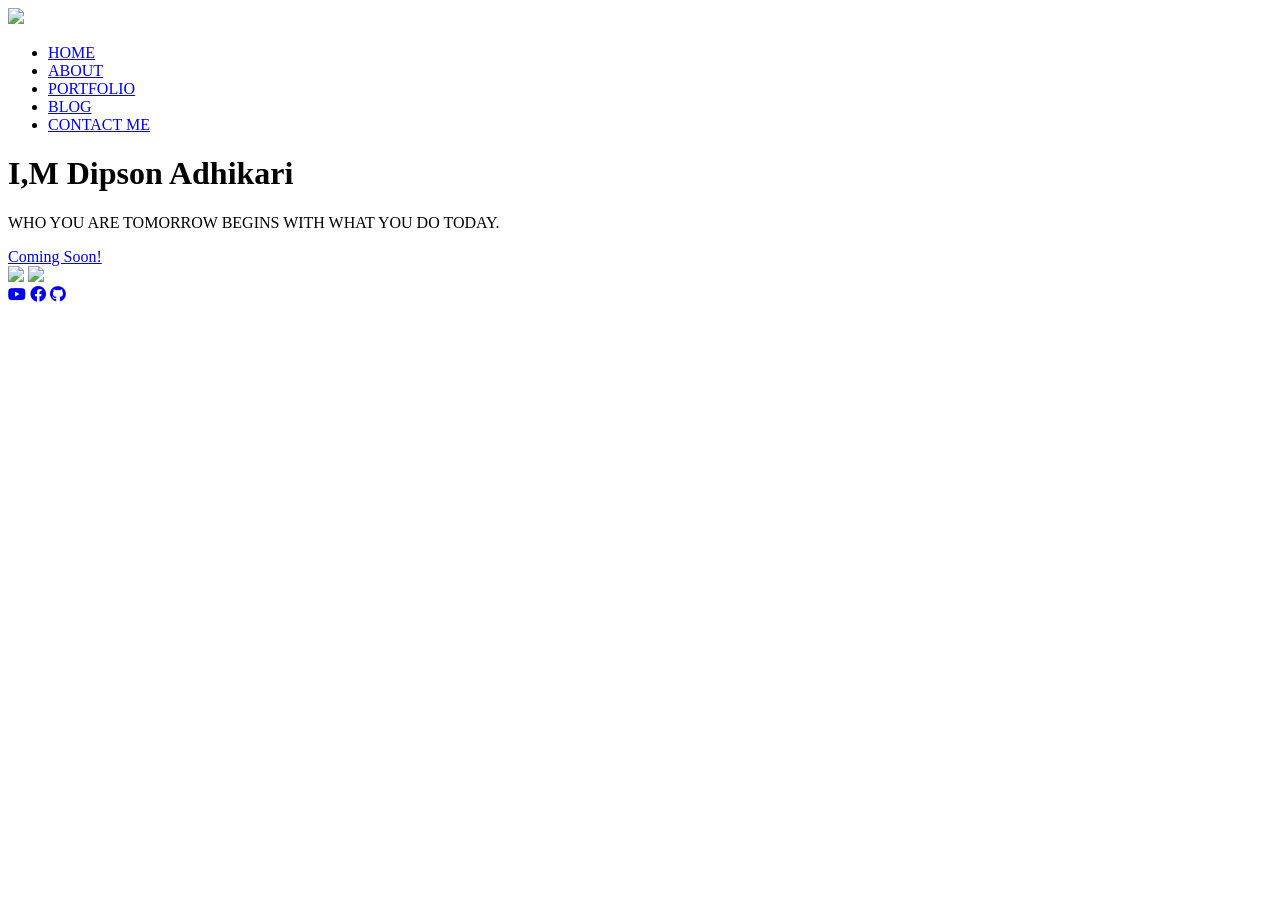
==== index.html @ d6598510 "Update index.html" ====
<!DOCTYPE html>
<html lang="en">
<head>
    <meta charset="UTF-8">
    <meta http-equiv="X-UA-Compatible" content="IE=edge">
    <meta name="viewport" content="width=device-width, initial-scale=1.0">
    <title> Dipson's Portfolio</title>
    <link rel="stylesheet" href="styles.css">
    <link rel="stylesheet" href="https://cdnjs.cloudflare.com/ajax/libs/font-awesome/5.15.3/css/all.min.css" integrity="sha512-iBBXm8fW90+nuLcSKlbmrPcLa0OT92xO1BIsZ+ywDWZCvqsWgccV3gFoRBv0z+8dLJgyAHIhR35VZc2oM/gI1w==" crossorigin="anonymous" referrerpolicy="no-referrer" />
</head>
<body>
    <div class="hero">
        <nav>
            <img src="images/logo.png" class="logo">
            <ul>
                <li><a href="#">HOME</a></li>
                <li><a href="#">ABOUT</a></li>
                <li><a href="#">PORTFOLIO</a></li>
                <li><a href="#">BLOG</a></li>
                <li><a href="https://www.facebook.com/dipson.adhikari.77">CONTACT ME</a></li>
            </ul>
        </nav>
        <div class="detel">
            <h1>I,M Dipson <span>Adhikari</span></h1>
            <p>WHO YOU ARE TOMORROW BEGINS WITH WHAT YOU DO TODAY. </p>
            <a href="#">Coming Soon!</a>
        </div>
        <div class="images">
            <img src="images/shape.png" class="shape">
            <img src="images/dipson.png" class="dipson">
        </div>

        <div class="social">
           <a href="https://www.youtube.com/@DipsonAdhikari" target="_blank"><i class="fab fa-youtube"></i></a>
           <a href="https://www.facebook.com/dipson.adhikari.77" target="_blank"><i class="fab fa-facebook"></i></a>
           <a href="https://github.com/DipsonAdhikari" target="_blank"><i class="fab fa-github"></i></a>
        </div>
    </div>
</body>
</html>
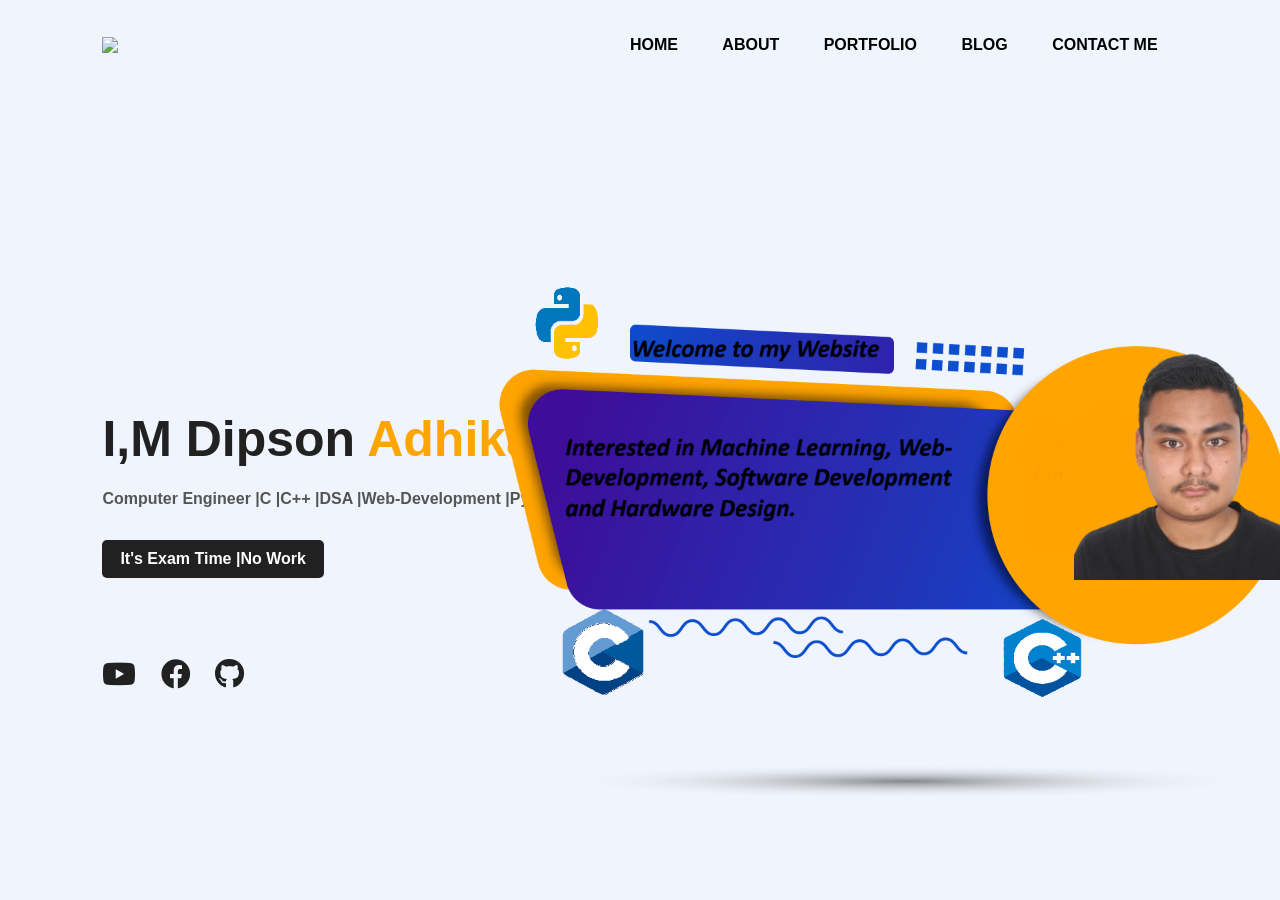
==== commit 786d265f: "changed the webiste dipson.com.np" ====
--- a/index.html
+++ b/index.html
@@ -21,13 +21,15 @@
             </ul>
         </nav>
         <div class="detel">
+            
             <h1>I,M Dipson <span>Adhikari</span></h1>
-            <p>WHO YOU ARE TOMORROW BEGINS WITH WHAT YOU DO TODAY. </p>
-            <a href="#">Coming Soon!</a>
+            <p><b>Computer Engineer |C |C++ |DSA |Web-Development |Python |AI/ML</b> </p>
+            
+            <a href="#">It's Exam Time |No Work</a>
         </div>
         <div class="images">
-            <img src="images/shape.png" class="shape">
-            <img src="images/dipson.png" class="dipson">
+            <img src="images/shape3.png" class="shape">
+            <img src="images/dipson4.png" class="dipson">
         </div>
 
         <div class="social">
--- a/styles.css
+++ b/styles.css
@@ -0,0 +1,132 @@
+*{
+    margin: 0;
+    padding: 0;
+    font-family: sans-serif;
+}
+
+.hero{
+    position: relative;
+    width: 100%;
+    height: 100vh;
+    background: #eff4fd;
+    position: relative;
+    
+}
+
+nav{
+    display: flex;
+    width: 84%;
+    height: 50px;
+    margin: auto;
+    padding: 20px 0;
+    align-items: center;
+    justify-content: space-between;
+    
+}
+
+.logo{
+    width: 100px;
+    cursor: pointer;
+}
+
+nav ul li {
+    display: inline-block;
+    list-style: none;
+    margin: 10px 20px;
+}
+
+nav ul li a{
+    text-decoration: none;
+    color: #000;
+    font-weight: bold;
+}
+
+nav ul li a:hover{
+    color: red;
+}
+
+.detel{
+    margin-left: 8%;
+    margin-top: 15%;
+}
+
+.detel h1{
+    margin-top: 320px;
+    font-size: 50px;
+    color: #212121;
+    margin-bottom: 20px;
+}
+
+span{
+    color: orange;
+    
+}
+
+.detel p{
+    color: #555;
+    line-height: 22px;
+}
+
+.detel a{
+    background: #212121;
+    padding: 10px 18px;
+    text-decoration: none;
+    font-weight: bold;
+    color: #fff;
+    display: inline-block;
+    margin: 30px 0;
+    border-radius: 5px;
+}
+
+.images{
+    width: 45%;
+    height: 80%;
+    position: absolute;
+    bottom: 0;
+    right: 100px;
+}
+
+.images img{
+    height: 100%;
+    position: absolute;
+    left: 50%;
+    bottom: 0;
+    transform: translateX(-50%);
+    transition: bottom 1s, left 1s;
+}
+
+.images:hover .shape{
+    bottom: 40px;
+}
+
+.images:hover .dipson{
+    left: -60%;
+}
+
+.social{
+    margin-left: 8%;
+    margin-top: 50px;
+}
+
+.social a{
+    font-size: 30px;
+    color: #212121;
+    margin-right: 20px;
+}
+
+.social a:hover{
+    color: orange;
+}
+img.dipson{
+    
+    height: 240px;
+    bottom: 320px;
+    left: 590px;
+
+}
+img.shape{
+    height: 800px;
+}
+p{
+    font-weight: bolder;
+}
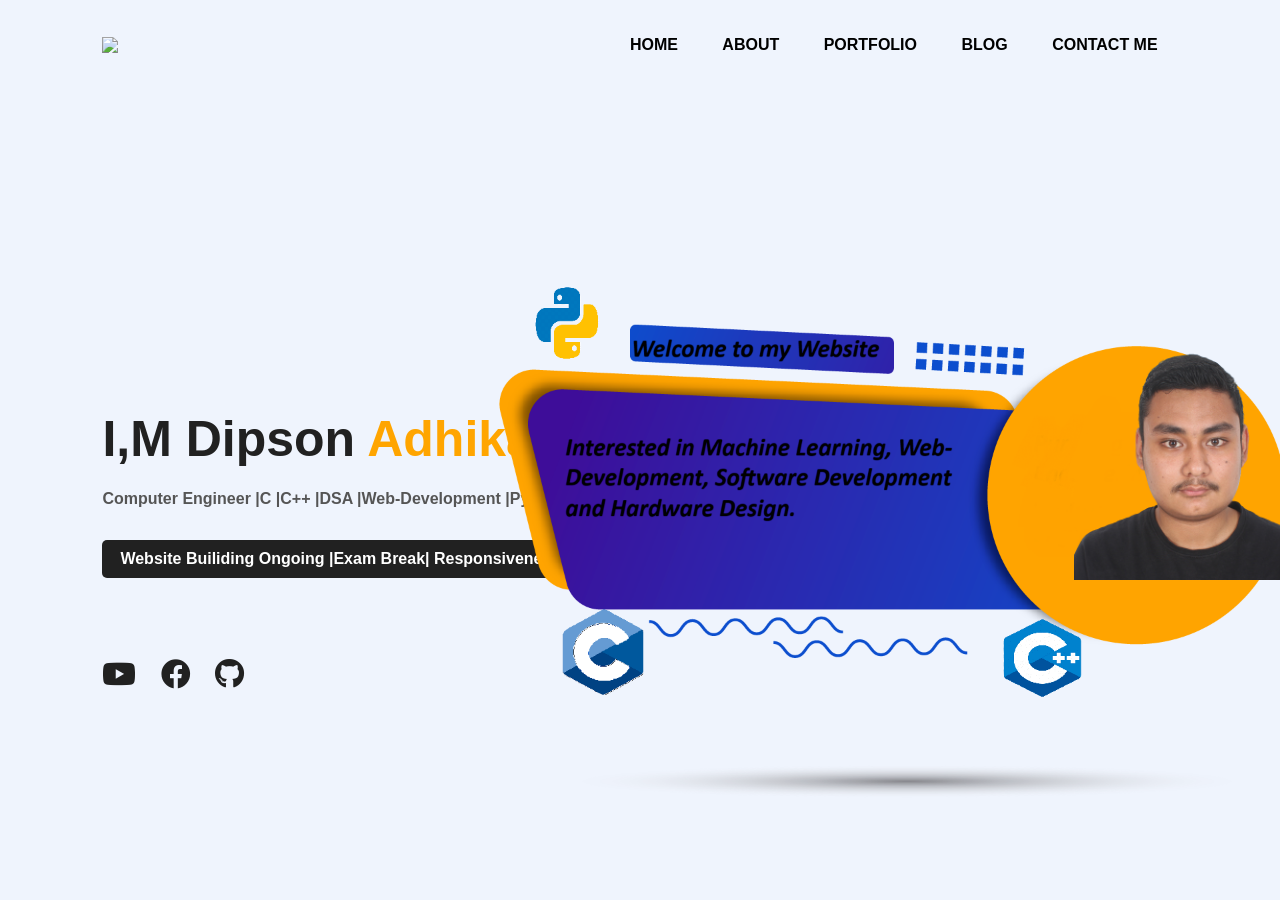
==== commit dea90f24: "added notice wesite underconstruction" ====
--- a/index.html
+++ b/index.html
@@ -25,7 +25,7 @@
             <h1>I,M Dipson <span>Adhikari</span></h1>
             <p><b>Computer Engineer |C |C++ |DSA |Web-Development |Python |AI/ML</b> </p>
             
-            <a href="#">It's Exam Time |No Work</a>
+            <a href="#">Website Builiding Ongoing |Exam Break| Responsivenes to be added to website</a>
         </div>
         <div class="images">
             <img src="images/shape3.png" class="shape">
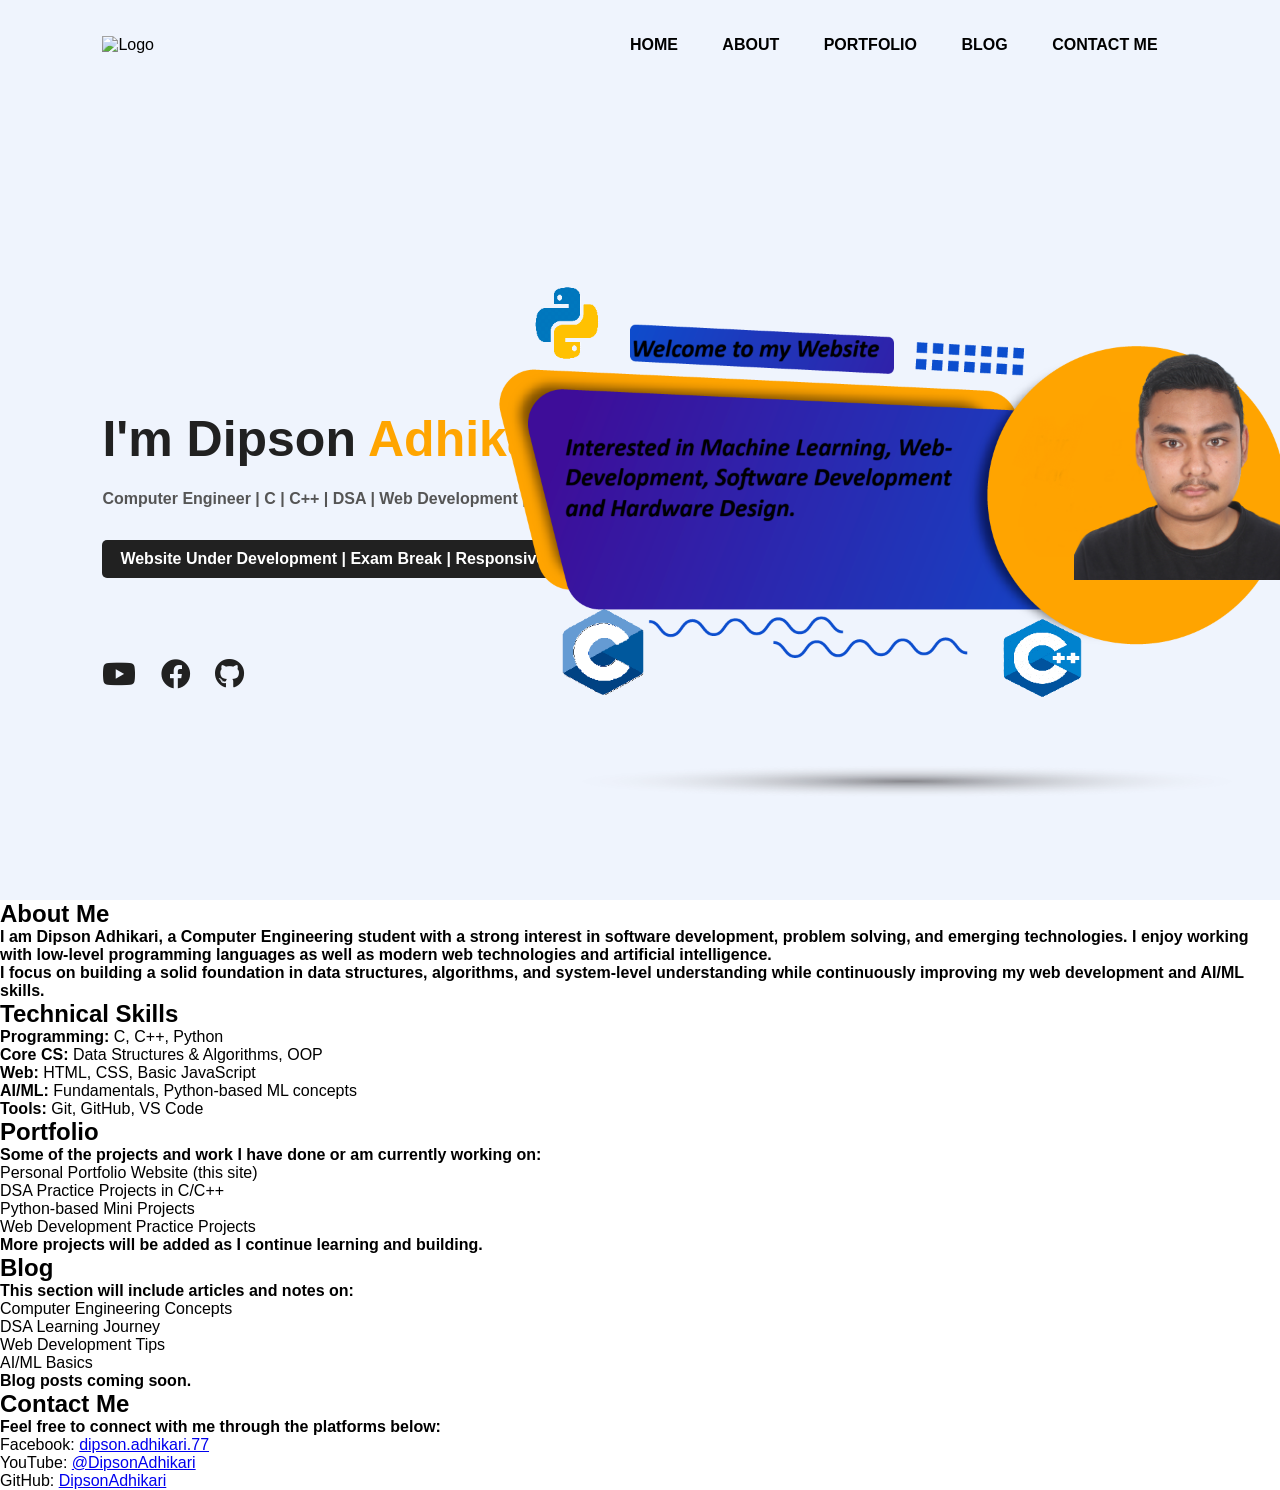
==== commit bc8aa5f5: "Revise index.html for improved portfolio structure Updated portfolio details and added sections for " ====
--- a/index.html
+++ b/index.html
@@ -4,39 +4,130 @@
     <meta charset="UTF-8">
     <meta http-equiv="X-UA-Compatible" content="IE=edge">
     <meta name="viewport" content="width=device-width, initial-scale=1.0">
-    <title> Dipson's Portfolio</title>
+
+    <title>Dipson Adhikari | Portfolio</title>
+
     <link rel="stylesheet" href="styles.css">
-    <link rel="stylesheet" href="https://cdnjs.cloudflare.com/ajax/libs/font-awesome/5.15.3/css/all.min.css" integrity="sha512-iBBXm8fW90+nuLcSKlbmrPcLa0OT92xO1BIsZ+ywDWZCvqsWgccV3gFoRBv0z+8dLJgyAHIhR35VZc2oM/gI1w==" crossorigin="anonymous" referrerpolicy="no-referrer" />
+    <link rel="stylesheet"
+          href="https://cdnjs.cloudflare.com/ajax/libs/font-awesome/5.15.3/css/all.min.css"
+          integrity="sha512-iBBXm8fW90+nuLcSKlbmrPcLa0OT92xO1BIsZ+ywDWZCvqsWgccV3gFoRBv0z+8dLJgyAHIhR35VZc2oM/gI1w=="
+          crossorigin="anonymous" referrerpolicy="no-referrer" />
 </head>
+
 <body>
-    <div class="hero">
+
+    <!-- HERO SECTION -->
+    <div class="hero" id="home">
         <nav>
-            <img src="images/logo.png" class="logo">
+            <img src="images/logo.png" class="logo" alt="Logo">
             <ul>
-                <li><a href="#">HOME</a></li>
-                <li><a href="#">ABOUT</a></li>
-                <li><a href="#">PORTFOLIO</a></li>
-                <li><a href="#">BLOG</a></li>
-                <li><a href="https://www.facebook.com/dipson.adhikari.77">CONTACT ME</a></li>
+                <li><a href="#home">HOME</a></li>
+                <li><a href="#about">ABOUT</a></li>
+                <li><a href="#portfolio">PORTFOLIO</a></li>
+                <li><a href="#blog">BLOG</a></li>
+                <li><a href="#contact">CONTACT ME</a></li>
             </ul>
         </nav>
+
         <div class="detel">
-            
-            <h1>I,M Dipson <span>Adhikari</span></h1>
-            <p><b>Computer Engineer |C |C++ |DSA |Web-Development |Python |AI/ML</b> </p>
-            
-            <a href="#">Website Builiding Ongoing |Exam Break| Responsivenes to be added to website</a>
+            <h1>I'm Dipson <span>Adhikari</span></h1>
+            <p>
+                <b>
+                    Computer Engineer | C | C++ | DSA | Web Development | Python | AI/ML
+                </b>
+            </p>
+            <a href="#">
+                Website Under Development | Exam Break | Responsiveness Coming Soon
+            </a>
         </div>
+
         <div class="images">
-            <img src="images/shape3.png" class="shape">
-            <img src="images/dipson4.png" class="dipson">
+            <img src="images/shape3.png" class="shape" alt="">
+            <img src="images/dipson4.png" class="dipson" alt="Dipson Adhikari">
         </div>
 
         <div class="social">
-           <a href="https://www.youtube.com/@DipsonAdhikari" target="_blank"><i class="fab fa-youtube"></i></a>
-           <a href="https://www.facebook.com/dipson.adhikari.77" target="_blank"><i class="fab fa-facebook"></i></a>
-           <a href="https://github.com/DipsonAdhikari" target="_blank"><i class="fab fa-github"></i></a>
+            <a href="https://www.youtube.com/@DipsonAdhikari" target="_blank"><i class="fab fa-youtube"></i></a>
+            <a href="https://www.facebook.com/dipson.adhikari.77" target="_blank"><i class="fab fa-facebook"></i></a>
+            <a href="https://github.com/DipsonAdhikari" target="_blank"><i class="fab fa-github"></i></a>
         </div>
     </div>
+
+    <!-- ABOUT SECTION -->
+    <section id="about">
+        <h2>About Me</h2>
+        <p>
+            I am Dipson Adhikari, a Computer Engineering student with a strong interest in
+            software development, problem solving, and emerging technologies.
+            I enjoy working with low-level programming languages as well as modern
+            web technologies and artificial intelligence.
+        </p>
+        <p>
+            I focus on building a solid foundation in data structures, algorithms,
+            and system-level understanding while continuously improving my
+            web development and AI/ML skills.
+        </p>
+    </section>
+
+    <!-- SKILLS SECTION -->
+    <section id="skills">
+        <h2>Technical Skills</h2>
+        <ul>
+            <li><b>Programming:</b> C, C++, Python</li>
+            <li><b>Core CS:</b> Data Structures & Algorithms, OOP</li>
+            <li><b>Web:</b> HTML, CSS, Basic JavaScript</li>
+            <li><b>AI/ML:</b> Fundamentals, Python-based ML concepts</li>
+            <li><b>Tools:</b> Git, GitHub, VS Code</li>
+        </ul>
+    </section>
+
+    <!-- PORTFOLIO SECTION -->
+    <section id="portfolio">
+        <h2>Portfolio</h2>
+        <p>Some of the projects and work I have done or am currently working on:</p>
+
+        <ul>
+            <li>Personal Portfolio Website (this site)</li>
+            <li>DSA Practice Projects in C/C++</li>
+            <li>Python-based Mini Projects</li>
+            <li>Web Development Practice Projects</li>
+        </ul>
+
+        <p>
+            More projects will be added as I continue learning and building.
+        </p>
+    </section>
+
+    <!-- BLOG SECTION -->
+    <section id="blog">
+        <h2>Blog</h2>
+        <p>
+            This section will include articles and notes on:
+        </p>
+        <ul>
+            <li>Computer Engineering Concepts</li>
+            <li>DSA Learning Journey</li>
+            <li>Web Development Tips</li>
+            <li>AI/ML Basics</li>
+        </ul>
+        <p>
+            Blog posts coming soon.
+        </p>
+    </section>
+
+    <!-- CONTACT SECTION -->
+    <section id="contact">
+        <h2>Contact Me</h2>
+        <p>
+            Feel free to connect with me through the platforms below:
+        </p>
+
+        <ul>
+            <li>Facebook: <a href="https://www.facebook.com/dipson.adhikari.77" target="_blank">dipson.adhikari.77</a></li>
+            <li>YouTube: <a href="https://www.youtube.com/@DipsonAdhikari" target="_blank">@DipsonAdhikari</a></li>
+            <li>GitHub: <a href="https://github.com/DipsonAdhikari" target="_blank">DipsonAdhikari</a></li>
+        </ul>
+    </section>
+
 </body>
 </html>
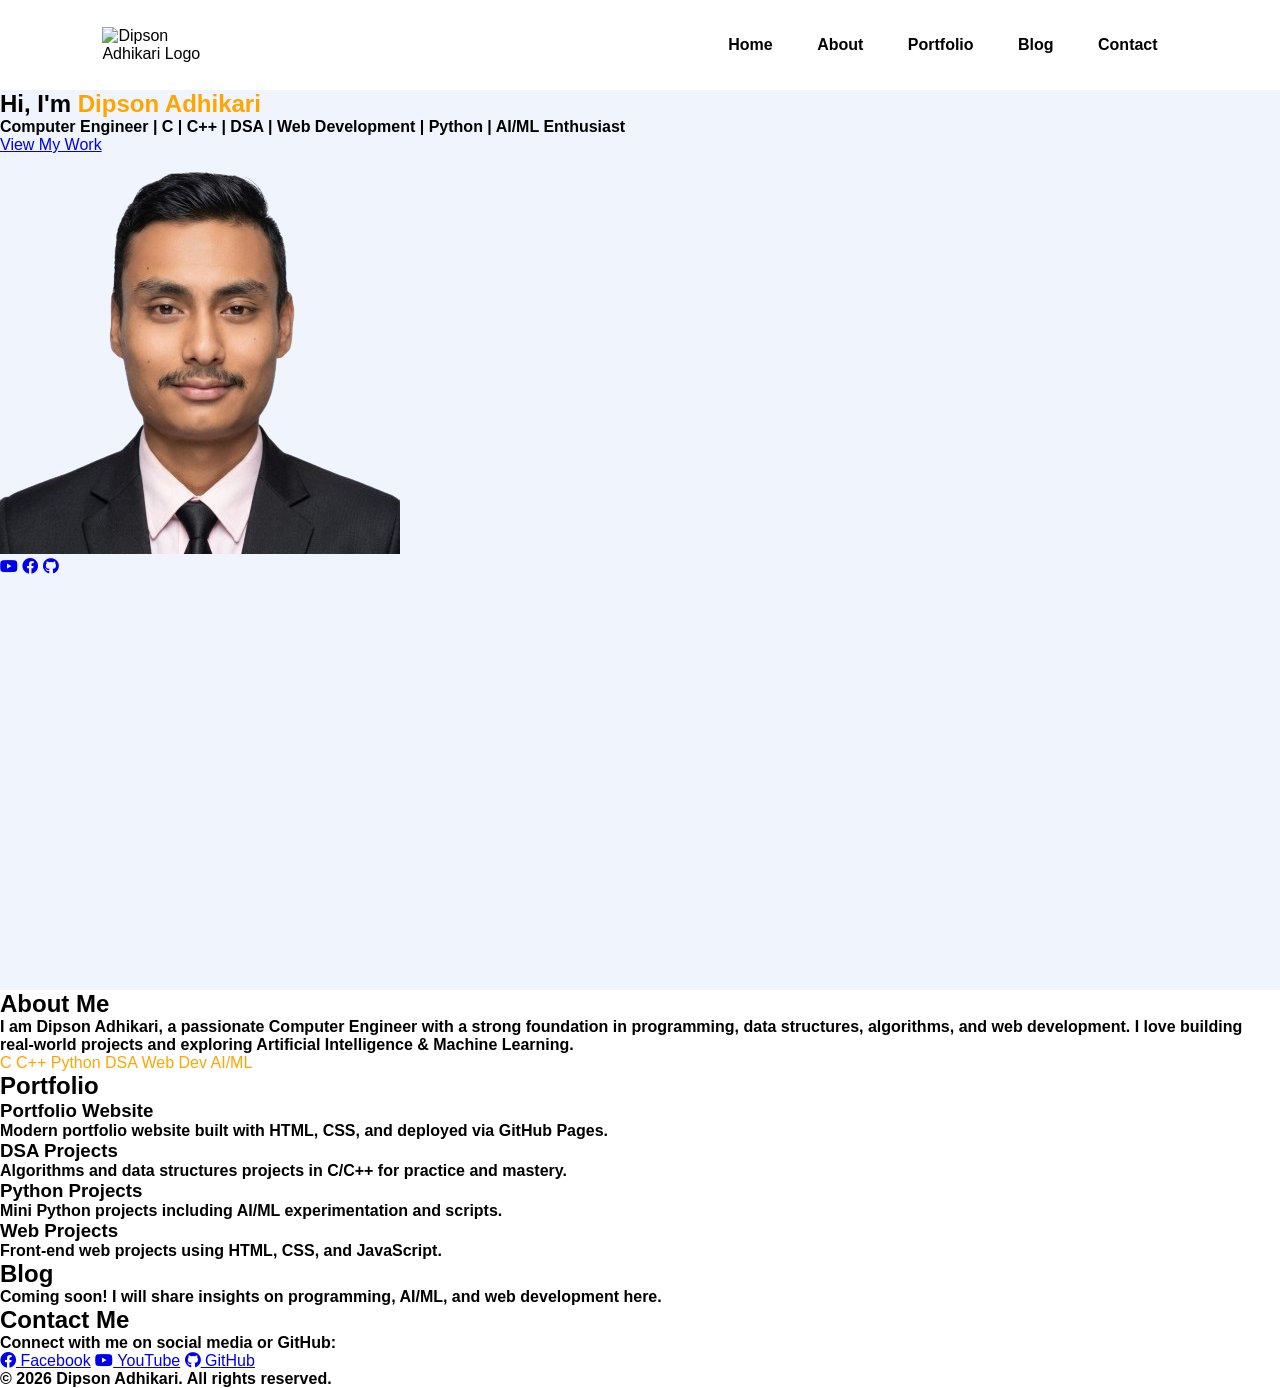
==== commit 623dbe20: "Refactor index.html for improved structure and semantics Refactored the HTML structure and improved " ====
--- a/index.html
+++ b/index.html
@@ -1,133 +1,116 @@
 <!DOCTYPE html>
 <html lang="en">
 <head>
-    <meta charset="UTF-8">
-    <meta http-equiv="X-UA-Compatible" content="IE=edge">
-    <meta name="viewport" content="width=device-width, initial-scale=1.0">
+  <meta charset="UTF-8">
+  <meta name="viewport" content="width=device-width, initial-scale=1.0">
+  <title>Dipson Adhikari | Portfolio</title>
 
-    <title>Dipson Adhikari | Portfolio</title>
-
-    <link rel="stylesheet" href="styles.css">
-    <link rel="stylesheet"
-          href="https://cdnjs.cloudflare.com/ajax/libs/font-awesome/5.15.3/css/all.min.css"
-          integrity="sha512-iBBXm8fW90+nuLcSKlbmrPcLa0OT92xO1BIsZ+ywDWZCvqsWgccV3gFoRBv0z+8dLJgyAHIhR35VZc2oM/gI1w=="
-          crossorigin="anonymous" referrerpolicy="no-referrer" />
+  <!-- CSS -->
+  <link rel="stylesheet" href="styles.css">
+  <link rel="stylesheet" href="https://cdnjs.cloudflare.com/ajax/libs/font-awesome/5.15.3/css/all.min.css" 
+        integrity="sha512-iBBXm8fW90+nuLcSKlbmrPcLa0OT92xO1BIsZ+ywDWZCvqsWgccV3gFoRBv0z+8dLJgyAHIhR35VZc2oM/gI1w==" 
+        crossorigin="anonymous" referrerpolicy="no-referrer" />
 </head>
-
 <body>
 
-    <!-- HERO SECTION -->
-    <div class="hero" id="home">
-        <nav>
-            <img src="images/logo.png" class="logo" alt="Logo">
-            <ul>
-                <li><a href="#home">HOME</a></li>
-                <li><a href="#about">ABOUT</a></li>
-                <li><a href="#portfolio">PORTFOLIO</a></li>
-                <li><a href="#blog">BLOG</a></li>
-                <li><a href="#contact">CONTACT ME</a></li>
-            </ul>
-        </nav>
+  <!-- NAVIGATION -->
+  <header>
+    <nav>
+      <div class="logo">
+        <img src="images/logo.png" alt="Dipson Adhikari Logo">
+      </div>
+      <ul class="nav-links">
+        <li><a href="#home">Home</a></li>
+        <li><a href="#about">About</a></li>
+        <li><a href="#portfolio">Portfolio</a></li>
+        <li><a href="#blog">Blog</a></li>
+        <li><a href="#contact">Contact</a></li>
+      </ul>
+    </nav>
+  </header>
 
-        <div class="detel">
-            <h1>I'm Dipson <span>Adhikari</span></h1>
-            <p>
-                <b>
-                    Computer Engineer | C | C++ | DSA | Web Development | Python | AI/ML
-                </b>
-            </p>
-            <a href="#">
-                Website Under Development | Exam Break | Responsiveness Coming Soon
-            </a>
-        </div>
+  <!-- HERO -->
+  <section class="hero" id="home">
+    <div class="hero-content">
+      <div class="hero-text">
+        <h1>Hi, I'm <span>Dipson Adhikari</span></h1>
+        <p>Computer Engineer | C | C++ | DSA | Web Development | Python | AI/ML Enthusiast</p>
+        <a href="#portfolio" class="btn">View My Work</a>
+      </div>
+      <div class="hero-img">
+        <img src="images/dipson4.png" alt="Dipson Adhikari">
+      </div>
+    </div>
+    <div class="hero-social">
+      <a href="https://www.youtube.com/@DipsonAdhikari" target="_blank"><i class="fab fa-youtube"></i></a>
+      <a href="https://www.facebook.com/dipson.adhikari.77" target="_blank"><i class="fab fa-facebook"></i></a>
+      <a href="https://github.com/DipsonAdhikari" target="_blank"><i class="fab fa-github"></i></a>
+    </div>
+  </section>
 
-        <div class="images">
-            <img src="images/shape3.png" class="shape" alt="">
-            <img src="images/dipson4.png" class="dipson" alt="Dipson Adhikari">
-        </div>
+  <!-- ABOUT -->
+  <section id="about" class="section">
+    <h2>About Me</h2>
+    <div class="about-content">
+      <p>
+        I am Dipson Adhikari, a passionate Computer Engineer with a strong foundation in programming, data structures, algorithms, and web development.
+        I love building real-world projects and exploring Artificial Intelligence & Machine Learning.
+      </p>
+      <div class="skills">
+        <span>C</span>
+        <span>C++</span>
+        <span>Python</span>
+        <span>DSA</span>
+        <span>Web Dev</span>
+        <span>AI/ML</span>
+      </div>
+    </div>
+  </section>
 
-        <div class="social">
-            <a href="https://www.youtube.com/@DipsonAdhikari" target="_blank"><i class="fab fa-youtube"></i></a>
-            <a href="https://www.facebook.com/dipson.adhikari.77" target="_blank"><i class="fab fa-facebook"></i></a>
-            <a href="https://github.com/DipsonAdhikari" target="_blank"><i class="fab fa-github"></i></a>
-        </div>
+  <!-- PORTFOLIO -->
+  <section id="portfolio" class="section">
+    <h2>Portfolio</h2>
+    <div class="portfolio-grid">
+      <div class="portfolio-card">
+        <h3>Portfolio Website</h3>
+        <p>Modern portfolio website built with HTML, CSS, and deployed via GitHub Pages.</p>
+      </div>
+      <div class="portfolio-card">
+        <h3>DSA Projects</h3>
+        <p>Algorithms and data structures projects in C/C++ for practice and mastery.</p>
+      </div>
+      <div class="portfolio-card">
+        <h3>Python Projects</h3>
+        <p>Mini Python projects including AI/ML experimentation and scripts.</p>
+      </div>
+      <div class="portfolio-card">
+        <h3>Web Projects</h3>
+        <p>Front-end web projects using HTML, CSS, and JavaScript.</p>
+      </div>
     </div>
+  </section>
 
-    <!-- ABOUT SECTION -->
-    <section id="about">
-        <h2>About Me</h2>
-        <p>
-            I am Dipson Adhikari, a Computer Engineering student with a strong interest in
-            software development, problem solving, and emerging technologies.
-            I enjoy working with low-level programming languages as well as modern
-            web technologies and artificial intelligence.
-        </p>
-        <p>
-            I focus on building a solid foundation in data structures, algorithms,
-            and system-level understanding while continuously improving my
-            web development and AI/ML skills.
-        </p>
-    </section>
+  <!-- BLOG -->
+  <section id="blog" class="section">
+    <h2>Blog</h2>
+    <p>Coming soon! I will share insights on programming, AI/ML, and web development here.</p>
+  </section>
 
-    <!-- SKILLS SECTION -->
-    <section id="skills">
-        <h2>Technical Skills</h2>
-        <ul>
-            <li><b>Programming:</b> C, C++, Python</li>
-            <li><b>Core CS:</b> Data Structures & Algorithms, OOP</li>
-            <li><b>Web:</b> HTML, CSS, Basic JavaScript</li>
-            <li><b>AI/ML:</b> Fundamentals, Python-based ML concepts</li>
-            <li><b>Tools:</b> Git, GitHub, VS Code</li>
-        </ul>
-    </section>
+  <!-- CONTACT -->
+  <section id="contact" class="section">
+    <h2>Contact Me</h2>
+    <p>Connect with me on social media or GitHub:</p>
+    <div class="contact-links">
+      <a href="https://www.facebook.com/dipson.adhikari.77" target="_blank"><i class="fab fa-facebook"></i> Facebook</a>
+      <a href="https://www.youtube.com/@DipsonAdhikari" target="_blank"><i class="fab fa-youtube"></i> YouTube</a>
+      <a href="https://github.com/DipsonAdhikari" target="_blank"><i class="fab fa-github"></i> GitHub</a>
+    </div>
+  </section>
 
-    <!-- PORTFOLIO SECTION -->
-    <section id="portfolio">
-        <h2>Portfolio</h2>
-        <p>Some of the projects and work I have done or am currently working on:</p>
-
-        <ul>
-            <li>Personal Portfolio Website (this site)</li>
-            <li>DSA Practice Projects in C/C++</li>
-            <li>Python-based Mini Projects</li>
-            <li>Web Development Practice Projects</li>
-        </ul>
-
-        <p>
-            More projects will be added as I continue learning and building.
-        </p>
-    </section>
-
-    <!-- BLOG SECTION -->
-    <section id="blog">
-        <h2>Blog</h2>
-        <p>
-            This section will include articles and notes on:
-        </p>
-        <ul>
-            <li>Computer Engineering Concepts</li>
-            <li>DSA Learning Journey</li>
-            <li>Web Development Tips</li>
-            <li>AI/ML Basics</li>
-        </ul>
-        <p>
-            Blog posts coming soon.
-        </p>
-    </section>
-
-    <!-- CONTACT SECTION -->
-    <section id="contact">
-        <h2>Contact Me</h2>
-        <p>
-            Feel free to connect with me through the platforms below:
-        </p>
-
-        <ul>
-            <li>Facebook: <a href="https://www.facebook.com/dipson.adhikari.77" target="_blank">dipson.adhikari.77</a></li>
-            <li>YouTube: <a href="https://www.youtube.com/@DipsonAdhikari" target="_blank">@DipsonAdhikari</a></li>
-            <li>GitHub: <a href="https://github.com/DipsonAdhikari" target="_blank">DipsonAdhikari</a></li>
-        </ul>
-    </section>
+  <!-- FOOTER -->
+  <footer>
+    <p>&copy; 2026 Dipson Adhikari. All rights reserved.</p>
+  </footer>
 
 </body>
 </html>
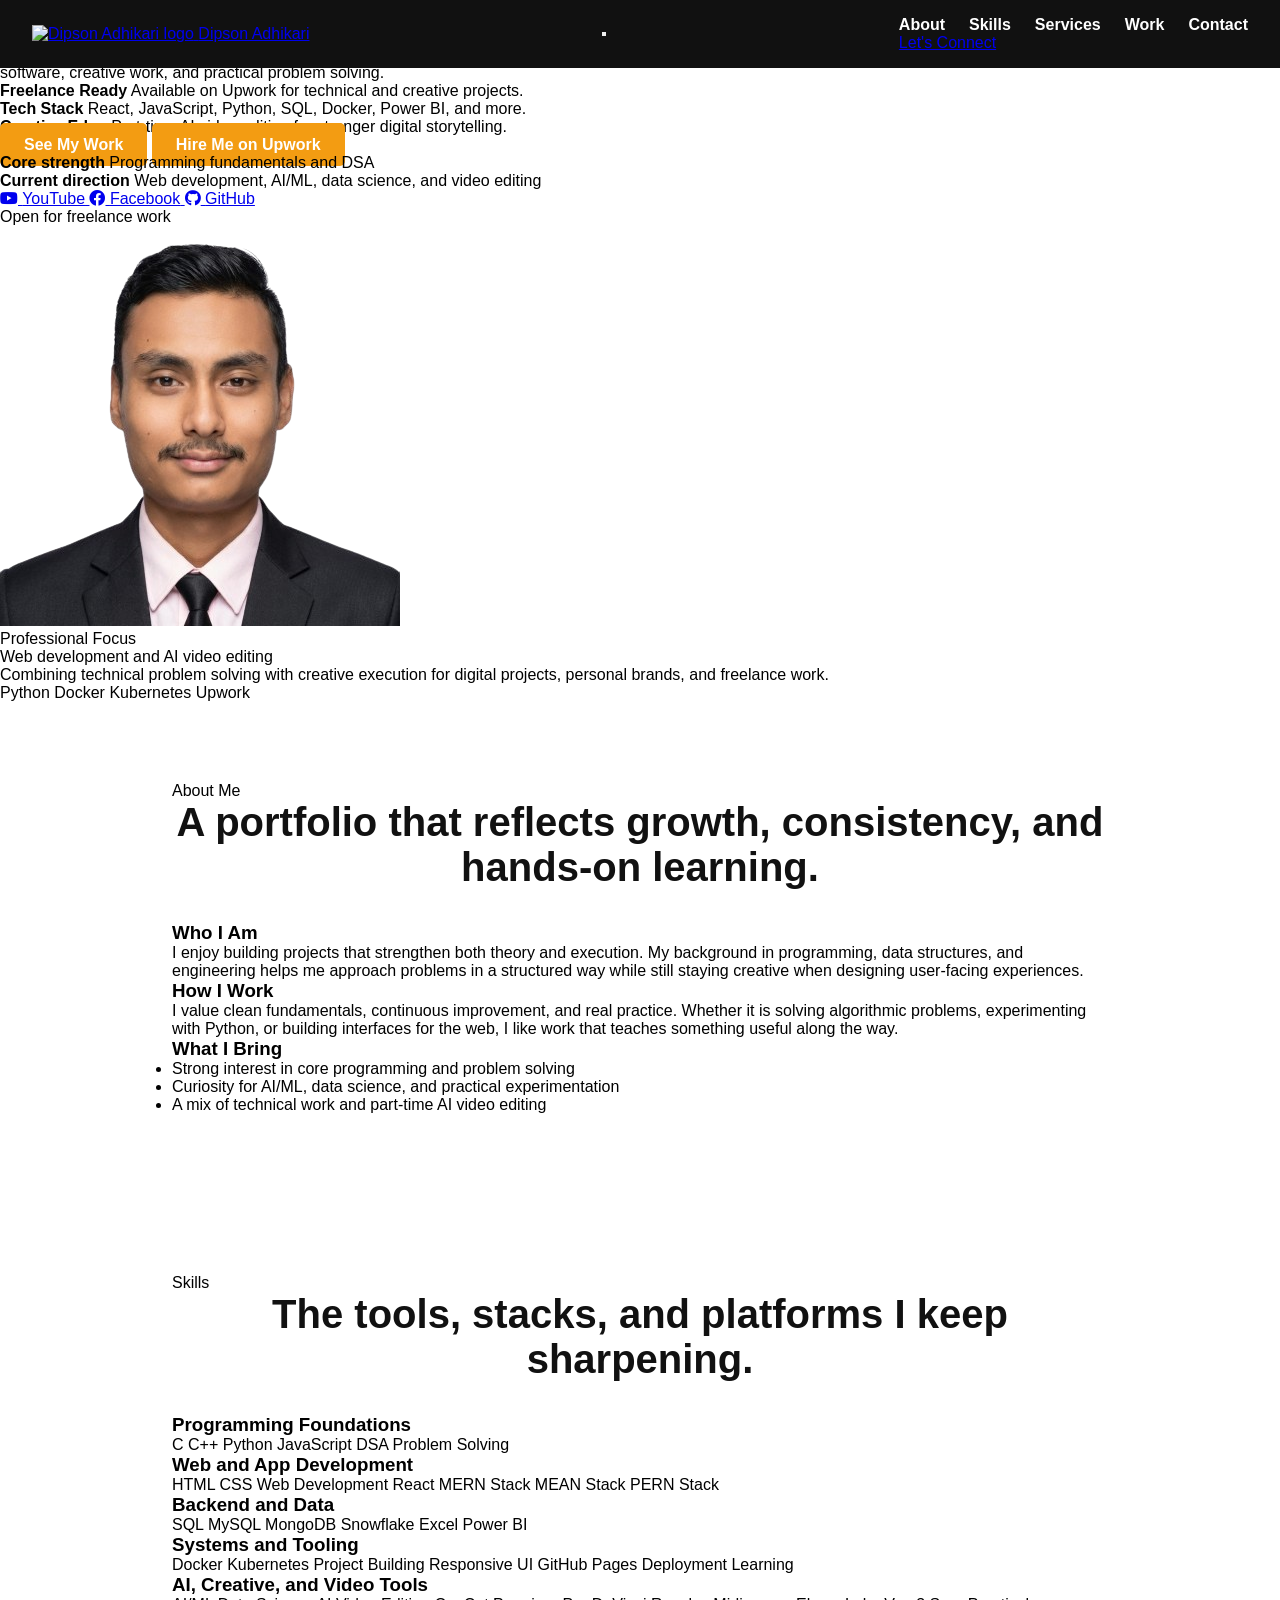
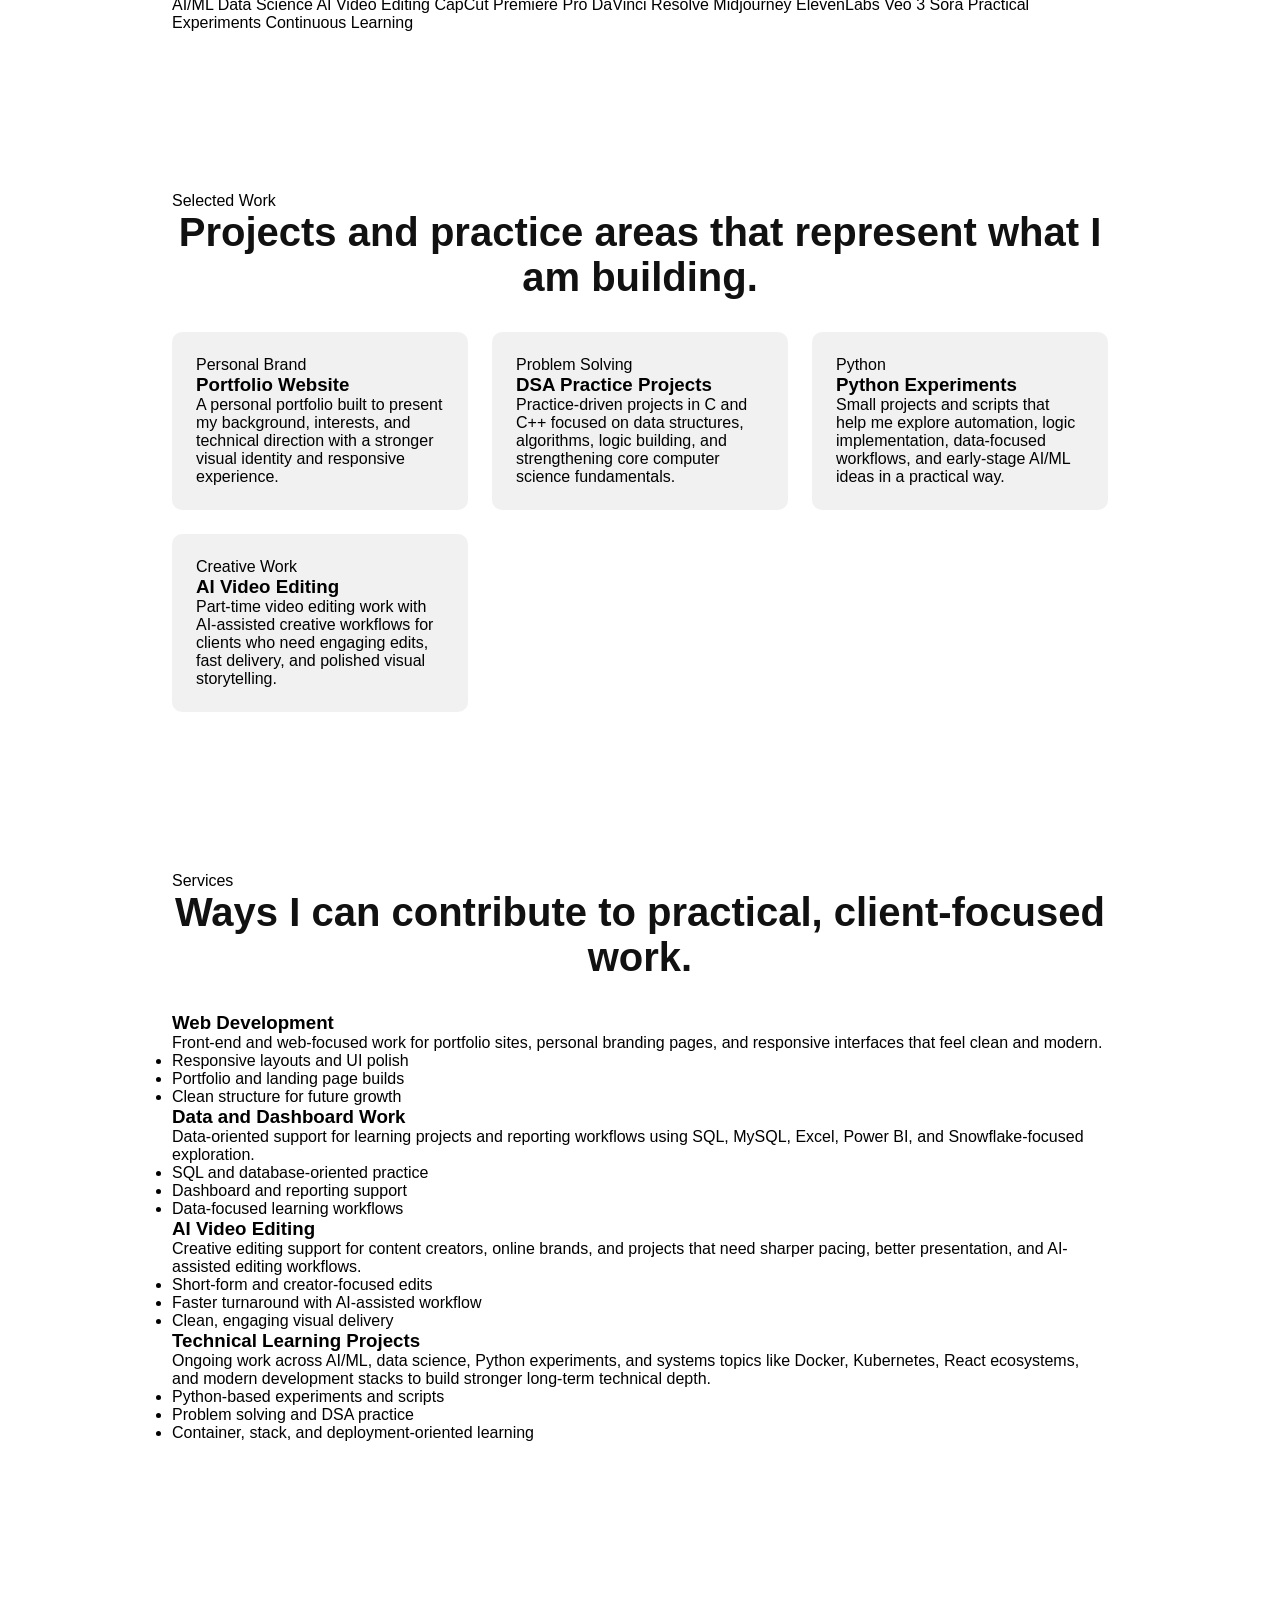
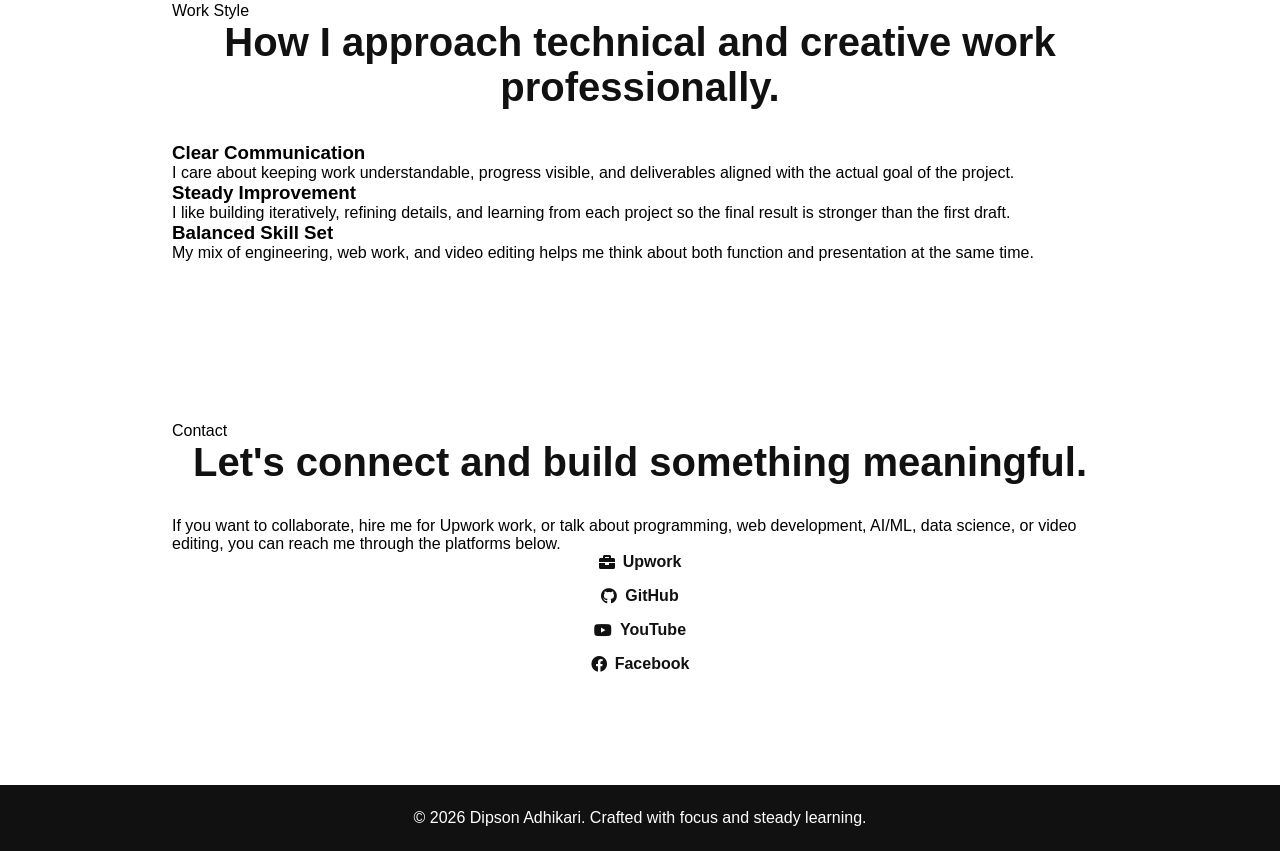
==== commit f8090260: "Revamp portfolio website layout and content Updated the portfolio website's structure and content, e" ====
--- a/index.html
+++ b/index.html
@@ -3,114 +3,457 @@
 <head>
   <meta charset="UTF-8">
   <meta name="viewport" content="width=device-width, initial-scale=1.0">
+  <meta
+    name="description"
+    content="Dipson Adhikari's portfolio showcasing work in computer engineering, programming, web development, and AI/ML."
+  >
   <title>Dipson Adhikari | Portfolio</title>
 
-  <!-- CSS -->
+  <link rel="preconnect" href="https://fonts.googleapis.com">
+  <link rel="preconnect" href="https://fonts.gstatic.com" crossorigin>
+  <link
+    href="https://fonts.googleapis.com/css2?family=Space+Grotesk:wght@400;500;700&family=Source+Sans+3:wght@400;600;700&display=swap"
+    rel="stylesheet"
+  >
   <link rel="stylesheet" href="styles.css">
-  <link rel="stylesheet" href="https://cdnjs.cloudflare.com/ajax/libs/font-awesome/5.15.3/css/all.min.css" 
-        integrity="sha512-iBBXm8fW90+nuLcSKlbmrPcLa0OT92xO1BIsZ+ywDWZCvqsWgccV3gFoRBv0z+8dLJgyAHIhR35VZc2oM/gI1w==" 
-        crossorigin="anonymous" referrerpolicy="no-referrer" />
+  <link
+    rel="stylesheet"
+    href="https://cdnjs.cloudflare.com/ajax/libs/font-awesome/5.15.3/css/all.min.css"
+    integrity="sha512-iBBXm8fW90+nuLcSKlbmrPcLa0OT92xO1BIsZ+ywDWZCvqsWgccV3gFoRBv0z+8dLJgyAHIhR35VZc2oM/gI1w=="
+    crossorigin="anonymous"
+    referrerpolicy="no-referrer"
+  >
+  <script>
+    document.documentElement.classList.add('js-enabled');
+  </script>
 </head>
 <body>
-
-  <!-- NAVIGATION -->
-  <header>
-    <nav>
-      <div class="logo">
-        <img src="images/logo.png" alt="Dipson Adhikari Logo">
-      </div>
-      <ul class="nav-links">
-        <li><a href="#home">Home</a></li>
-        <li><a href="#about">About</a></li>
-        <li><a href="#portfolio">Portfolio</a></li>
-        <li><a href="#blog">Blog</a></li>
-        <li><a href="#contact">Contact</a></li>
-      </ul>
-    </nav>
-  </header>
-
-  <!-- HERO -->
-  <section class="hero" id="home">
-    <div class="hero-content">
-      <div class="hero-text">
-        <h1>Hi, I'm <span>Dipson Adhikari</span></h1>
-        <p>Computer Engineer | C | C++ | DSA | Web Development | Python | AI/ML Enthusiast</p>
-        <a href="#portfolio" class="btn">View My Work</a>
-      </div>
-      <div class="hero-img">
-        <img src="images/dipson4.png" alt="Dipson Adhikari">
-      </div>
-    </div>
-    <div class="hero-social">
-      <a href="https://www.youtube.com/@DipsonAdhikari" target="_blank"><i class="fab fa-youtube"></i></a>
-      <a href="https://www.facebook.com/dipson.adhikari.77" target="_blank"><i class="fab fa-facebook"></i></a>
-      <a href="https://github.com/DipsonAdhikari" target="_blank"><i class="fab fa-github"></i></a>
-    </div>
-  </section>
-
-  <!-- ABOUT -->
-  <section id="about" class="section">
-    <h2>About Me</h2>
-    <div class="about-content">
-      <p>
-        I am Dipson Adhikari, a passionate Computer Engineer with a strong foundation in programming, data structures, algorithms, and web development.
-        I love building real-world projects and exploring Artificial Intelligence & Machine Learning.
-      </p>
-      <div class="skills">
-        <span>C</span>
-        <span>C++</span>
-        <span>Python</span>
-        <span>DSA</span>
-        <span>Web Dev</span>
-        <span>AI/ML</span>
-      </div>
-    </div>
-  </section>
-
-  <!-- PORTFOLIO -->
-  <section id="portfolio" class="section">
-    <h2>Portfolio</h2>
-    <div class="portfolio-grid">
-      <div class="portfolio-card">
-        <h3>Portfolio Website</h3>
-        <p>Modern portfolio website built with HTML, CSS, and deployed via GitHub Pages.</p>
-      </div>
-      <div class="portfolio-card">
-        <h3>DSA Projects</h3>
-        <p>Algorithms and data structures projects in C/C++ for practice and mastery.</p>
-      </div>
-      <div class="portfolio-card">
-        <h3>Python Projects</h3>
-        <p>Mini Python projects including AI/ML experimentation and scripts.</p>
-      </div>
-      <div class="portfolio-card">
-        <h3>Web Projects</h3>
-        <p>Front-end web projects using HTML, CSS, and JavaScript.</p>
-      </div>
-    </div>
-  </section>
-
-  <!-- BLOG -->
-  <section id="blog" class="section">
-    <h2>Blog</h2>
-    <p>Coming soon! I will share insights on programming, AI/ML, and web development here.</p>
-  </section>
-
-  <!-- CONTACT -->
-  <section id="contact" class="section">
-    <h2>Contact Me</h2>
-    <p>Connect with me on social media or GitHub:</p>
-    <div class="contact-links">
-      <a href="https://www.facebook.com/dipson.adhikari.77" target="_blank"><i class="fab fa-facebook"></i> Facebook</a>
-      <a href="https://www.youtube.com/@DipsonAdhikari" target="_blank"><i class="fab fa-youtube"></i> YouTube</a>
-      <a href="https://github.com/DipsonAdhikari" target="_blank"><i class="fab fa-github"></i> GitHub</a>
-    </div>
-  </section>
-
-  <!-- FOOTER -->
-  <footer>
-    <p>&copy; 2026 Dipson Adhikari. All rights reserved.</p>
-  </footer>
-
+  <div class="page-shell">
+    <header class="site-header">
+      <nav class="navbar">
+        <a class="brand" href="#home" aria-label="Dipson Adhikari home">
+          <img src="images/logo.png" alt="Dipson Adhikari logo">
+          <span>Dipson Adhikari</span>
+        </a>
+
+        <button
+          class="menu-toggle"
+          type="button"
+          aria-expanded="false"
+          aria-controls="site-menu"
+          aria-label="Toggle navigation"
+        >
+          <span></span>
+          <span></span>
+          <span></span>
+        </button>
+
+        <div class="nav-panel" id="site-menu">
+          <ul class="nav-links">
+            <li><a href="#about">About</a></li>
+            <li><a href="#skills">Skills</a></li>
+            <li><a href="#services">Services</a></li>
+            <li><a href="#portfolio">Work</a></li>
+            <li><a href="#contact">Contact</a></li>
+          </ul>
+          <a href="#contact" class="nav-cta">Let's Connect</a>
+        </div>
+      </nav>
+    </header>
+
+    <main>
+      <section class="hero-section" id="home">
+        <div class="hero-copy reveal">
+          <p class="eyebrow">Computer Engineer | Web Developer | AI/ML Learner</p>
+          <h1>Hi, I'm <span>Dipson Adhikari</span></h1>
+          <p class="hero-description">
+            I am Dipson Adhikari, a computer engineer, web developer, AI/ML learner, data science
+            enthusiast, and part-time video editor. I enjoy turning ideas into useful projects
+            across software, creative work, and practical problem solving.
+          </p>
+
+          <div class="hero-proof">
+            <div>
+              <strong>Freelance Ready</strong>
+              <span>Available on Upwork for technical and creative projects.</span>
+            </div>
+            <div>
+              <strong>Tech Stack</strong>
+              <span>React, JavaScript, Python, SQL, Docker, Power BI, and more.</span>
+            </div>
+            <div>
+              <strong>Creative Edge</strong>
+              <span>Part-time AI video editing for stronger digital storytelling.</span>
+            </div>
+          </div>
+
+          <div class="hero-actions">
+            <a href="#portfolio" class="btn btn-primary">See My Work</a>
+            <a
+              href="https://www.upwork.com/freelancers/~0199b065434575be6b"
+              class="btn btn-secondary"
+              target="_blank"
+              rel="noreferrer"
+            >Hire Me on Upwork</a>
+          </div>
+
+          <div class="hero-highlights">
+            <div>
+              <strong>Core strength</strong>
+              <span>Programming fundamentals and DSA</span>
+            </div>
+            <div>
+              <strong>Current direction</strong>
+              <span>Web development, AI/ML, data science, and video editing</span>
+            </div>
+          </div>
+
+          <div class="social-links" aria-label="Social links">
+            <a href="https://www.youtube.com/@DipsonAdhikari" target="_blank" rel="noreferrer">
+              <i class="fab fa-youtube" aria-hidden="true"></i>
+              <span>YouTube</span>
+            </a>
+            <a href="https://www.facebook.com/dipson.adhikari.77" target="_blank" rel="noreferrer">
+              <i class="fab fa-facebook" aria-hidden="true"></i>
+              <span>Facebook</span>
+            </a>
+            <a href="https://github.com/DipsonAdhikari" target="_blank" rel="noreferrer">
+              <i class="fab fa-github" aria-hidden="true"></i>
+              <span>GitHub</span>
+            </a>
+          </div>
+        </div>
+
+        <div class="hero-visual reveal reveal-delay">
+          <div class="hero-visual-stack">
+            <div class="portrait-card">
+              <div class="availability-badge">
+                <span class="badge-dot"></span>
+                Open for freelance work
+              </div>
+              <div class="portrait-shell">
+                <div class="portrait-backdrop"></div>
+                <img src="images/dipson4.png" alt="Portrait of Dipson Adhikari">
+              </div>
+            </div>
+            <div class="status-card">
+              <p class="status-label">Professional Focus</p>
+              <p class="status-title">Web development and AI video editing</p>
+              <p class="status-text">
+                Combining technical problem solving with creative execution for digital projects,
+                personal brands, and freelance work.
+              </p>
+              <div class="status-tags">
+                <span>Python</span>
+                <span>Docker</span>
+                <span>Kubernetes</span>
+                <span>Upwork</span>
+              </div>
+            </div>
+          </div>
+        </div>
+      </section>
+
+      <section class="section intro-grid reveal" id="about">
+        <div class="section-heading">
+          <p class="eyebrow">About Me</p>
+          <h2>A portfolio that reflects growth, consistency, and hands-on learning.</h2>
+        </div>
+
+        <div class="about-layout">
+          <article class="info-card">
+            <h3>Who I Am</h3>
+            <p>
+              I enjoy building projects that strengthen both theory and execution. My background
+              in programming, data structures, and engineering helps me approach problems in a
+              structured way while still staying creative when designing user-facing experiences.
+            </p>
+          </article>
+
+          <article class="info-card">
+            <h3>How I Work</h3>
+            <p>
+              I value clean fundamentals, continuous improvement, and real practice. Whether it is
+              solving algorithmic problems, experimenting with Python, or building interfaces for
+              the web, I like work that teaches something useful along the way.
+            </p>
+          </article>
+
+          <article class="info-card accent-card">
+            <h3>What I Bring</h3>
+            <ul class="bullet-list">
+              <li>Strong interest in core programming and problem solving</li>
+              <li>Curiosity for AI/ML, data science, and practical experimentation</li>
+              <li>A mix of technical work and part-time AI video editing</li>
+            </ul>
+          </article>
+        </div>
+      </section>
+
+      <section class="section reveal" id="skills">
+        <div class="section-heading">
+          <p class="eyebrow">Skills</p>
+          <h2>The tools, stacks, and platforms I keep sharpening.</h2>
+        </div>
+
+        <div class="skills-layout">
+          <article class="skill-panel">
+            <h3>Programming Foundations</h3>
+            <div class="chip-group">
+              <span>C</span>
+              <span>C++</span>
+              <span>Python</span>
+              <span>JavaScript</span>
+              <span>DSA</span>
+              <span>Problem Solving</span>
+            </div>
+          </article>
+
+          <article class="skill-panel">
+            <h3>Web and App Development</h3>
+            <div class="chip-group">
+              <span>HTML</span>
+              <span>CSS</span>
+              <span>Web Development</span>
+              <span>React</span>
+              <span>MERN Stack</span>
+              <span>MEAN Stack</span>
+              <span>PERN Stack</span>
+            </div>
+          </article>
+
+          <article class="skill-panel">
+            <h3>Backend and Data</h3>
+            <div class="chip-group">
+              <span>SQL</span>
+              <span>MySQL</span>
+              <span>MongoDB</span>
+              <span>Snowflake</span>
+              <span>Excel</span>
+              <span>Power BI</span>
+            </div>
+          </article>
+
+          <article class="skill-panel">
+            <h3>Systems and Tooling</h3>
+            <div class="chip-group">
+              <span>Docker</span>
+              <span>Kubernetes</span>
+              <span>Project Building</span>
+              <span>Responsive UI</span>
+              <span>GitHub Pages</span>
+              <span>Deployment Learning</span>
+            </div>
+          </article>
+
+          <article class="skill-panel">
+            <h3>AI, Creative, and Video Tools</h3>
+            <div class="chip-group">
+              <span>AI/ML</span>
+              <span>Data Science</span>
+              <span>AI Video Editing</span>
+              <span>CapCut</span>
+              <span>Premiere Pro</span>
+              <span>DaVinci Resolve</span>
+              <span>Midjourney</span>
+              <span>ElevenLabs</span>
+              <span>Veo 3</span>
+              <span>Sora</span>
+              <span>Practical Experiments</span>
+              <span>Continuous Learning</span>
+            </div>
+          </article>
+        </div>
+      </section>
+
+      <section class="section reveal" id="portfolio">
+        <div class="section-heading">
+          <p class="eyebrow">Selected Work</p>
+          <h2>Projects and practice areas that represent what I am building.</h2>
+        </div>
+
+        <div class="portfolio-grid">
+          <article class="portfolio-card">
+            <div class="card-top">
+              <span class="card-tag">Personal Brand</span>
+              <h3>Portfolio Website</h3>
+            </div>
+            <p>
+              A personal portfolio built to present my background, interests, and technical
+              direction with a stronger visual identity and responsive experience.
+            </p>
+          </article>
+
+          <article class="portfolio-card">
+            <div class="card-top">
+              <span class="card-tag">Problem Solving</span>
+              <h3>DSA Practice Projects</h3>
+            </div>
+            <p>
+              Practice-driven projects in C and C++ focused on data structures, algorithms, logic
+              building, and strengthening core computer science fundamentals.
+            </p>
+          </article>
+
+          <article class="portfolio-card">
+            <div class="card-top">
+              <span class="card-tag">Python</span>
+              <h3>Python Experiments</h3>
+            </div>
+            <p>
+              Small projects and scripts that help me explore automation, logic implementation,
+              data-focused workflows, and early-stage AI/ML ideas in a practical way.
+            </p>
+          </article>
+
+          <article class="portfolio-card">
+            <div class="card-top">
+              <span class="card-tag">Creative Work</span>
+              <h3>AI Video Editing</h3>
+            </div>
+            <p>
+              Part-time video editing work with AI-assisted creative workflows for clients who need
+              engaging edits, fast delivery, and polished visual storytelling.
+            </p>
+          </article>
+        </div>
+      </section>
+
+      <section class="section reveal" id="services">
+        <div class="section-heading">
+          <p class="eyebrow">Services</p>
+          <h2>Ways I can contribute to practical, client-focused work.</h2>
+        </div>
+
+        <div class="services-grid">
+          <article class="service-card">
+            <h3>Web Development</h3>
+            <p>
+              Front-end and web-focused work for portfolio sites, personal branding pages, and
+              responsive interfaces that feel clean and modern.
+            </p>
+            <ul class="bullet-list">
+              <li>Responsive layouts and UI polish</li>
+              <li>Portfolio and landing page builds</li>
+              <li>Clean structure for future growth</li>
+            </ul>
+          </article>
+
+          <article class="service-card">
+            <h3>Data and Dashboard Work</h3>
+            <p>
+              Data-oriented support for learning projects and reporting workflows using SQL,
+              MySQL, Excel, Power BI, and Snowflake-focused exploration.
+            </p>
+            <ul class="bullet-list">
+              <li>SQL and database-oriented practice</li>
+              <li>Dashboard and reporting support</li>
+              <li>Data-focused learning workflows</li>
+            </ul>
+          </article>
+
+          <article class="service-card">
+            <h3>AI Video Editing</h3>
+            <p>
+              Creative editing support for content creators, online brands, and projects that need
+              sharper pacing, better presentation, and AI-assisted editing workflows.
+            </p>
+            <ul class="bullet-list">
+              <li>Short-form and creator-focused edits</li>
+              <li>Faster turnaround with AI-assisted workflow</li>
+              <li>Clean, engaging visual delivery</li>
+            </ul>
+          </article>
+
+          <article class="service-card">
+            <h3>Technical Learning Projects</h3>
+            <p>
+              Ongoing work across AI/ML, data science, Python experiments, and systems topics like
+              Docker, Kubernetes, React ecosystems, and modern development stacks to build
+              stronger long-term technical depth.
+            </p>
+            <ul class="bullet-list">
+              <li>Python-based experiments and scripts</li>
+              <li>Problem solving and DSA practice</li>
+              <li>Container, stack, and deployment-oriented learning</li>
+            </ul>
+          </article>
+        </div>
+      </section>
+
+      <section class="section reveal" id="workflow">
+        <div class="section-heading">
+          <p class="eyebrow">Work Style</p>
+          <h2>How I approach technical and creative work professionally.</h2>
+        </div>
+
+        <div class="journey-grid">
+          <article class="journey-card">
+            <h3>Clear Communication</h3>
+            <p>
+              I care about keeping work understandable, progress visible, and deliverables aligned
+              with the actual goal of the project.
+            </p>
+          </article>
+
+          <article class="journey-card">
+            <h3>Steady Improvement</h3>
+            <p>
+              I like building iteratively, refining details, and learning from each project so the
+              final result is stronger than the first draft.
+            </p>
+          </article>
+
+          <article class="journey-card">
+            <h3>Balanced Skill Set</h3>
+            <p>
+              My mix of engineering, web work, and video editing helps me think about both
+              function and presentation at the same time.
+            </p>
+          </article>
+        </div>
+      </section>
+
+      <section class="section contact-section reveal" id="contact">
+        <div class="contact-panel">
+          <div class="section-heading">
+            <p class="eyebrow">Contact</p>
+            <h2>Let's connect and build something meaningful.</h2>
+          </div>
+
+          <p class="contact-copy">
+            If you want to collaborate, hire me for Upwork work, or talk about programming, web
+            development, AI/ML, data science, or video editing, you can reach me through the
+            platforms below.
+          </p>
+
+          <div class="contact-links">
+            <a href="https://www.upwork.com/freelancers/~0199b065434575be6b" target="_blank" rel="noreferrer">
+              <i class="fas fa-briefcase" aria-hidden="true"></i>
+              <span>Upwork</span>
+            </a>
+            <a href="https://github.com/DipsonAdhikari" target="_blank" rel="noreferrer">
+              <i class="fab fa-github" aria-hidden="true"></i>
+              <span>GitHub</span>
+            </a>
+            <a href="https://www.youtube.com/@DipsonAdhikari" target="_blank" rel="noreferrer">
+              <i class="fab fa-youtube" aria-hidden="true"></i>
+              <span>YouTube</span>
+            </a>
+            <a href="https://www.facebook.com/dipson.adhikari.77" target="_blank" rel="noreferrer">
+              <i class="fab fa-facebook" aria-hidden="true"></i>
+              <span>Facebook</span>
+            </a>
+          </div>
+        </div>
+      </section>
+    </main>
+
+    <footer class="site-footer">
+      <p>&copy; <span id="year">2026</span> Dipson Adhikari. Crafted with focus and steady learning.</p>
+    </footer>
+  </div>
+
+  <script src="script.js"></script>
 </body>
 </html>
--- a/styles.css
+++ b/styles.css
@@ -1,132 +1,226 @@
-*{
-    margin: 0;
-    padding: 0;
-    font-family: sans-serif;
-}
-
-.hero{
-    position: relative;
-    width: 100%;
-    height: 100vh;
-    background: #eff4fd;
-    position: relative;
-    
-}
-
-nav{
-    display: flex;
-    width: 84%;
-    height: 50px;
-    margin: auto;
-    padding: 20px 0;
-    align-items: center;
-    justify-content: space-between;
-    
-}
-
-.logo{
-    width: 100px;
-    cursor: pointer;
-}
-
-nav ul li {
-    display: inline-block;
-    list-style: none;
-    margin: 10px 20px;
-}
-
-nav ul li a{
-    text-decoration: none;
-    color: #000;
-    font-weight: bold;
-}
-
-nav ul li a:hover{
-    color: red;
-}
-
-.detel{
-    margin-left: 8%;
-    margin-top: 15%;
-}
-
-.detel h1{
-    margin-top: 320px;
-    font-size: 50px;
-    color: #212121;
-    margin-bottom: 20px;
-}
-
-span{
-    color: orange;
-    
-}
-
-.detel p{
-    color: #555;
-    line-height: 22px;
-}
-
-.detel a{
-    background: #212121;
-    padding: 10px 18px;
-    text-decoration: none;
-    font-weight: bold;
-    color: #fff;
-    display: inline-block;
-    margin: 30px 0;
-    border-radius: 5px;
-}
-
-.images{
-    width: 45%;
-    height: 80%;
-    position: absolute;
-    bottom: 0;
-    right: 100px;
-}
-
-.images img{
-    height: 100%;
-    position: absolute;
-    left: 50%;
-    bottom: 0;
-    transform: translateX(-50%);
-    transition: bottom 1s, left 1s;
-}
-
-.images:hover .shape{
-    bottom: 40px;
-}
-
-.images:hover .dipson{
-    left: -60%;
-}
-
-.social{
-    margin-left: 8%;
-    margin-top: 50px;
-}
-
-.social a{
-    font-size: 30px;
-    color: #212121;
-    margin-right: 20px;
-}
-
-.social a:hover{
-    color: orange;
-}
-img.dipson{
-    
-    height: 240px;
-    bottom: 320px;
-    left: 590px;
-
-}
-img.shape{
-    height: 800px;
-}
-p{
-    font-weight: bolder;
-}
+/* Reset */
+* {
+  margin: 0;
+  padding: 0;
+  box-sizing: border-box;
+  font-family: 'Segoe UI', sans-serif;
+}
+
+/* NAVIGATION */
+header {
+  position: fixed;
+  width: 100%;
+  top: 0;
+  background: #111;
+  color: #fff;
+  z-index: 1000;
+}
+
+nav {
+  display: flex;
+  justify-content: space-between;
+  align-items: center;
+  padding: 1rem 2rem;
+}
+
+nav .logo img {
+  height: 50px;
+}
+
+nav ul {
+  list-style: none;
+  display: flex;
+  gap: 1.5rem;
+}
+
+nav ul li a {
+  text-decoration: none;
+  color: #fff;
+  font-weight: bold;
+  transition: 0.3s;
+}
+
+nav ul li a:hover {
+  color: #f39c12;
+}
+
+/* HERO SECTION */
+.hero {
+  display: flex;
+  flex-direction: column;
+  justify-content: center;
+  align-items: center;
+  padding: 120px 2rem 50px 2rem;
+  min-height: 100vh;
+  background: linear-gradient(135deg, #1e1e1e, #111);
+  color: #fff;
+  text-align: center;
+  position: relative;
+}
+
+.hero-content {
+  display: flex;
+  flex-wrap: wrap;
+  justify-content: center;
+  align-items: center;
+  gap: 2rem;
+}
+
+.hero-text h1 {
+  font-size: 3rem;
+  margin-bottom: 1rem;
+}
+
+.hero-text span {
+  color: #f39c12;
+}
+
+.hero-text p {
+  margin-bottom: 1.5rem;
+  font-size: 1.1rem;
+}
+
+.btn {
+  padding: 0.8rem 1.5rem;
+  background: #f39c12;
+  color: #fff;
+  text-decoration: none;
+  border-radius: 5px;
+  font-weight: bold;
+  transition: 0.3s;
+}
+
+.btn:hover {
+  background: #e67e22;
+}
+
+.hero-img img {
+  width: 250px;
+  border-radius: 50%;
+  border: 3px solid #f39c12;
+  transition: transform 0.3s;
+}
+
+.hero-img img:hover {
+  transform: scale(1.05);
+}
+
+/* Hero Social */
+.hero-social {
+  display: flex;
+  justify-content: center;
+  gap: 1.5rem;
+  margin-top: 2rem;
+}
+
+.hero-social a {
+  color: #fff;
+  font-size: 1.5rem;
+  transition: 0.3s;
+}
+
+.hero-social a:hover {
+  color: #f39c12;
+}
+
+/* SECTIONS */
+.section {
+  padding: 80px 2rem;
+  max-width: 1000px;
+  margin: auto;
+}
+
+.section h2 {
+  font-size: 2.5rem;
+  text-align: center;
+  margin-bottom: 2rem;
+  color: #111;
+}
+
+/* About Skills */
+.about-content p {
+  text-align: center;
+  margin-bottom: 1.5rem;
+  font-size: 1.1rem;
+}
+
+.skills {
+  display: flex;
+  flex-wrap: wrap;
+  justify-content: center;
+  gap: 1rem;
+}
+
+.skills span {
+  background: #f39c12;
+  color: #fff;
+  padding: 0.5rem 1rem;
+  border-radius: 5px;
+  font-weight: bold;
+}
+
+/* Portfolio Grid */
+.portfolio-grid {
+  display: grid;
+  grid-template-columns: repeat(auto-fit, minmax(250px, 1fr));
+  gap: 1.5rem;
+}
+
+.portfolio-card {
+  background: #f1f1f1;
+  padding: 1.5rem;
+  border-radius: 10px;
+  transition: transform 0.3s, box-shadow 0.3s;
+}
+
+.portfolio-card:hover {
+  transform: translateY(-5px);
+  box-shadow: 0 5px 15px rgba(0,0,0,0.2);
+}
+
+/* Contact Links */
+.contact-links {
+  display: flex;
+  flex-direction: column;
+  gap: 1rem;
+  align-items: center;
+}
+
+.contact-links a {
+  text-decoration: none;
+  color: #111;
+  font-weight: bold;
+  display: flex;
+  align-items: center;
+  gap: 0.5rem;
+  transition: 0.3s;
+}
+
+.contact-links a:hover {
+  color: #f39c12;
+}
+
+/* FOOTER */
+footer {
+  background: #111;
+  color: #fff;
+  text-align: center;
+  padding: 1.5rem;
+  margin-top: 2rem;
+}
+
+/* RESPONSIVE */
+@media(max-width:768px) {
+  .hero-content {
+    flex-direction: column;
+  }
+
+  .hero-img img {
+    width: 200px;
+  }
+
+  nav ul {
+    flex-direction: column;
+    gap: 1rem;
+  }
+}
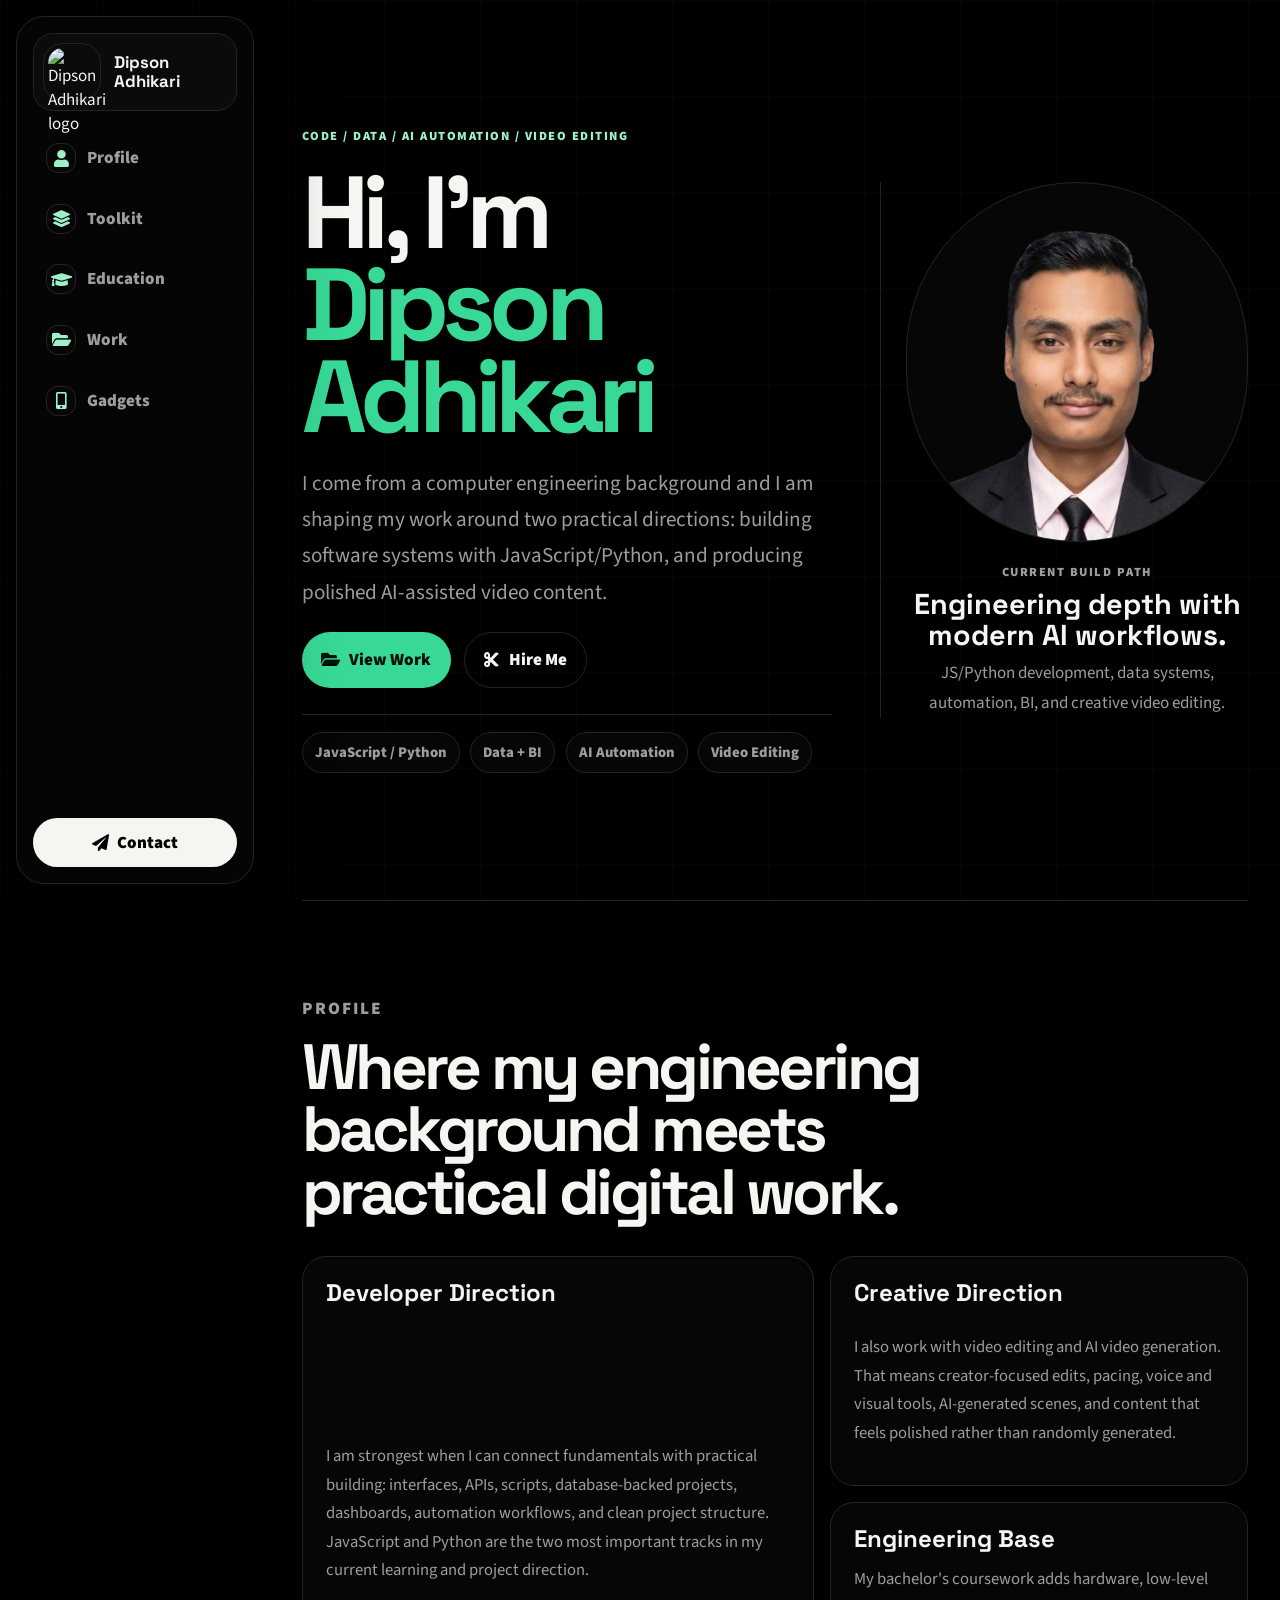
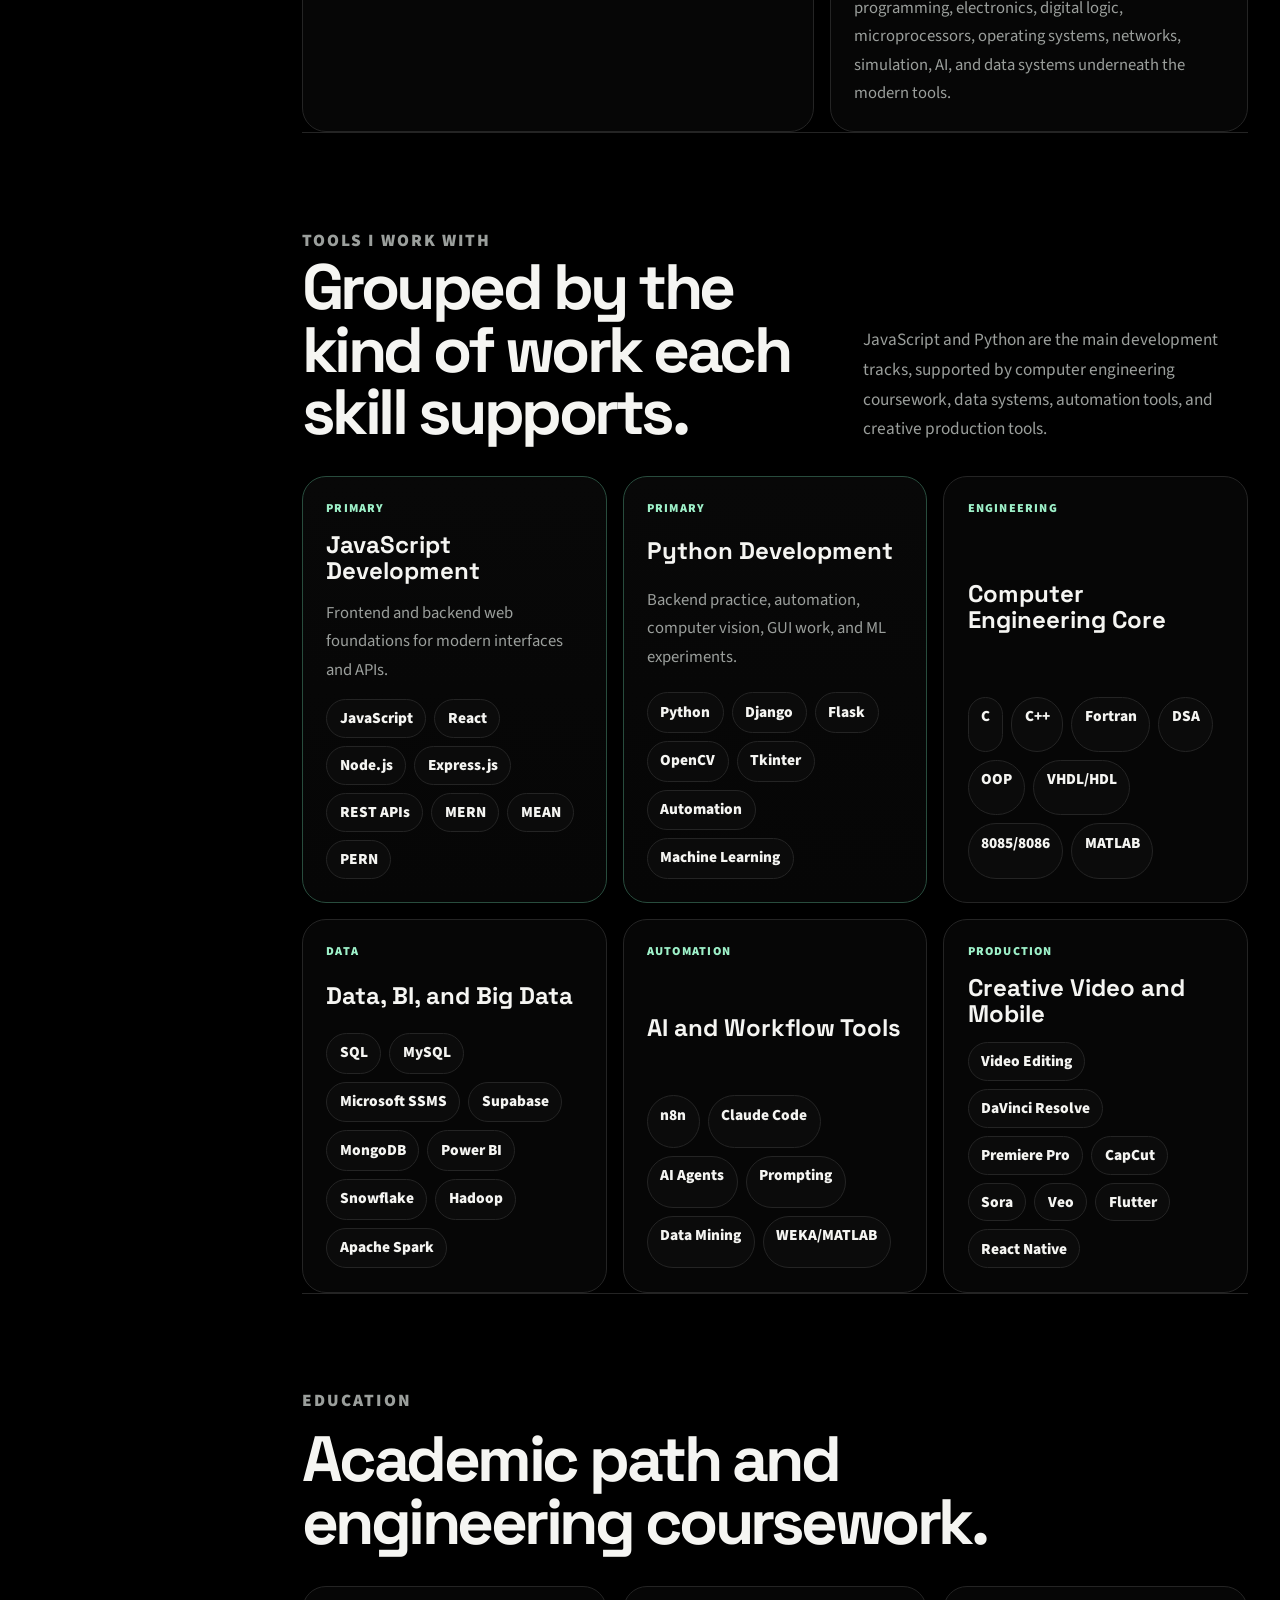
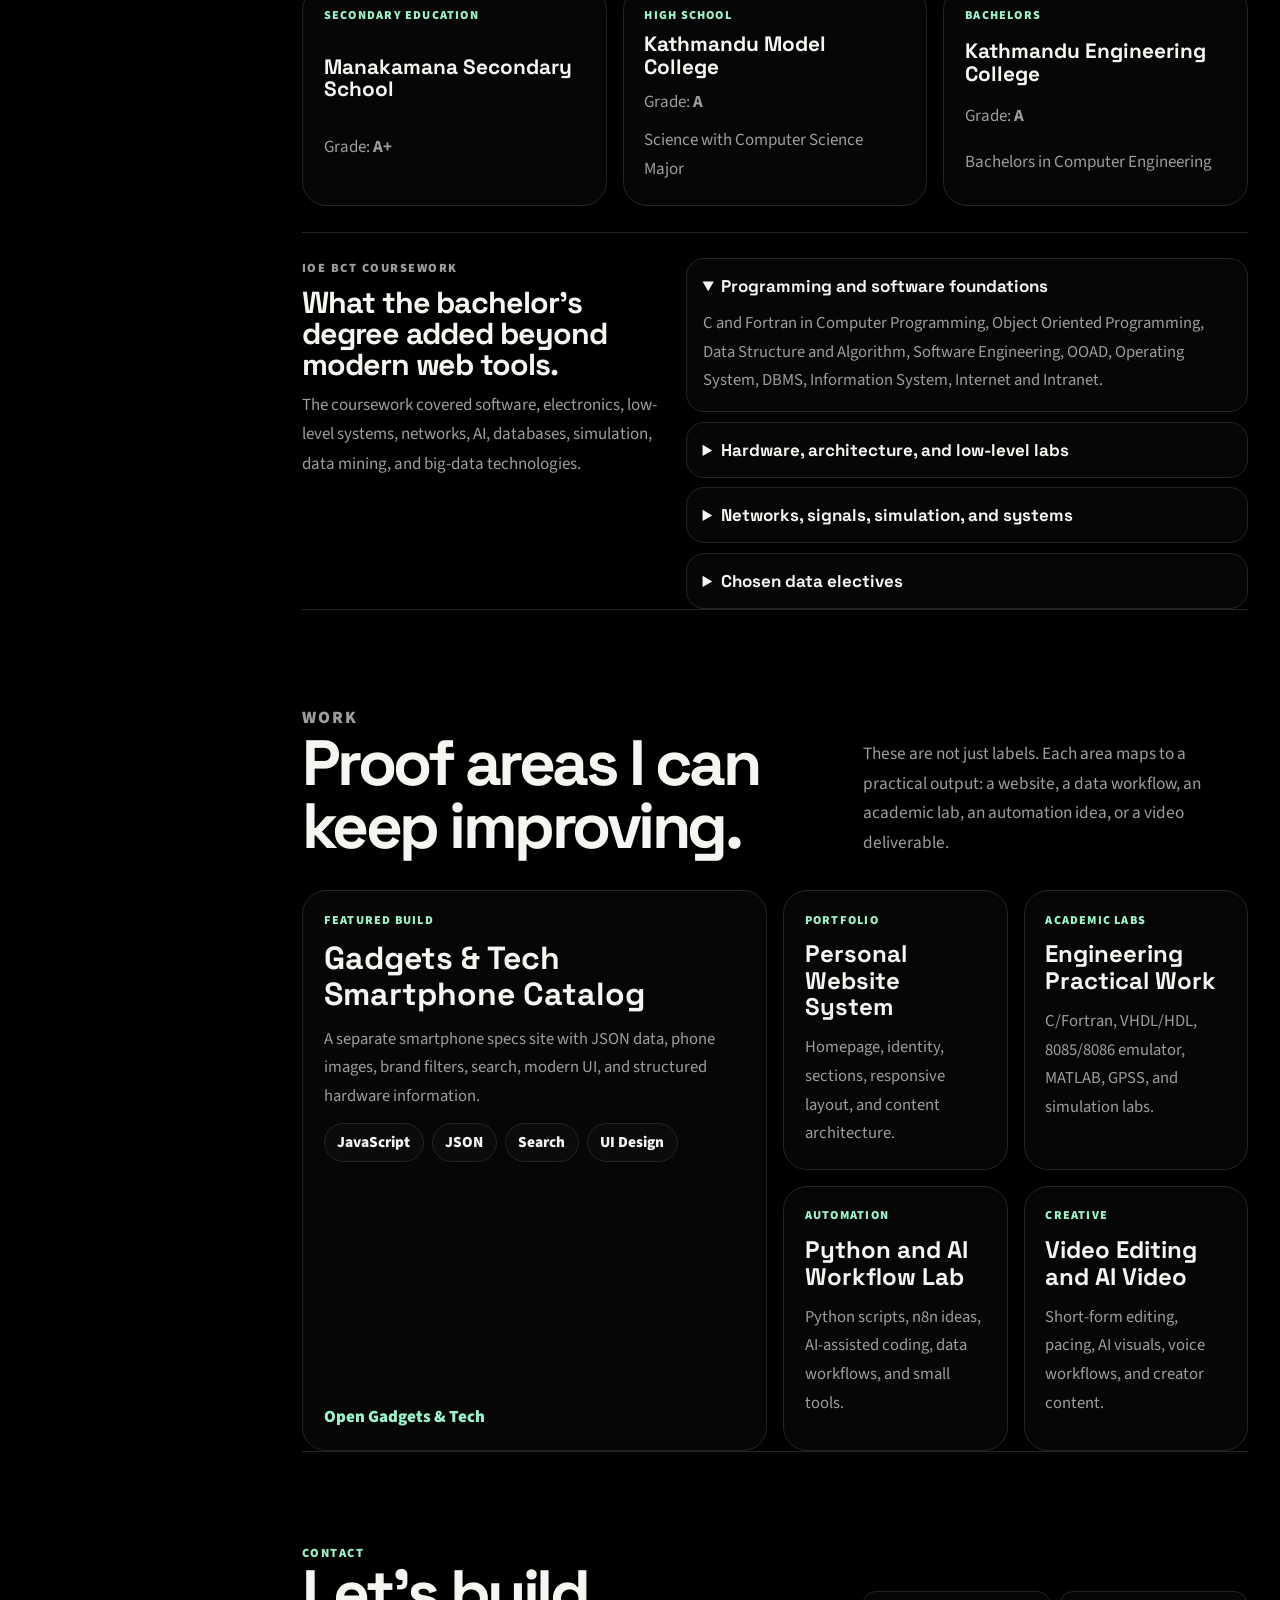
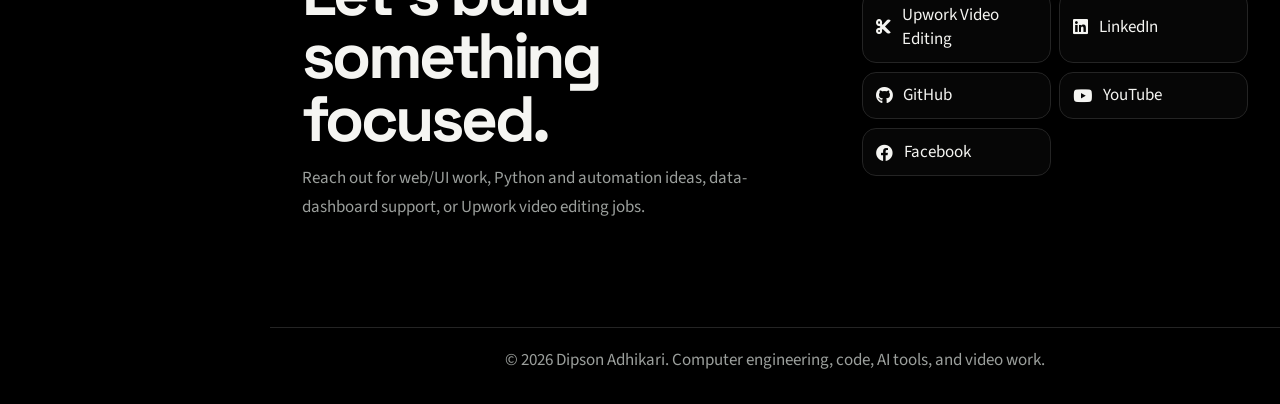
==== commit 5a38f258: "Website changes" ====
--- a/index.html
+++ b/index.html
@@ -1,459 +1,465 @@
-<!DOCTYPE html>
-<html lang="en">
-<head>
-  <meta charset="UTF-8">
-  <meta name="viewport" content="width=device-width, initial-scale=1.0">
-  <meta
-    name="description"
-    content="Dipson Adhikari's portfolio showcasing work in computer engineering, programming, web development, and AI/ML."
-  >
-  <title>Dipson Adhikari | Portfolio</title>
-
-  <link rel="preconnect" href="https://fonts.googleapis.com">
-  <link rel="preconnect" href="https://fonts.gstatic.com" crossorigin>
-  <link
-    href="https://fonts.googleapis.com/css2?family=Space+Grotesk:wght@400;500;700&family=Source+Sans+3:wght@400;600;700&display=swap"
-    rel="stylesheet"
-  >
-  <link rel="stylesheet" href="styles.css">
-  <link
-    rel="stylesheet"
-    href="https://cdnjs.cloudflare.com/ajax/libs/font-awesome/5.15.3/css/all.min.css"
-    integrity="sha512-iBBXm8fW90+nuLcSKlbmrPcLa0OT92xO1BIsZ+ywDWZCvqsWgccV3gFoRBv0z+8dLJgyAHIhR35VZc2oM/gI1w=="
-    crossorigin="anonymous"
-    referrerpolicy="no-referrer"
-  >
-  <script>
-    document.documentElement.classList.add('js-enabled');
-  </script>
-</head>
-<body>
-  <div class="page-shell">
-    <header class="site-header">
-      <nav class="navbar">
-        <a class="brand" href="#home" aria-label="Dipson Adhikari home">
-          <img src="images/logo.png" alt="Dipson Adhikari logo">
-          <span>Dipson Adhikari</span>
-        </a>
-
-        <button
-          class="menu-toggle"
-          type="button"
-          aria-expanded="false"
-          aria-controls="site-menu"
-          aria-label="Toggle navigation"
-        >
-          <span></span>
-          <span></span>
-          <span></span>
-        </button>
-
-        <div class="nav-panel" id="site-menu">
-          <ul class="nav-links">
-            <li><a href="#about">About</a></li>
-            <li><a href="#skills">Skills</a></li>
-            <li><a href="#services">Services</a></li>
-            <li><a href="#portfolio">Work</a></li>
-            <li><a href="#contact">Contact</a></li>
-          </ul>
-          <a href="#contact" class="nav-cta">Let's Connect</a>
-        </div>
-      </nav>
-    </header>
-
-    <main>
-      <section class="hero-section" id="home">
-        <div class="hero-copy reveal">
-          <p class="eyebrow">Computer Engineer | Web Developer | AI/ML Learner</p>
-          <h1>Hi, I'm <span>Dipson Adhikari</span></h1>
-          <p class="hero-description">
-            I am Dipson Adhikari, a computer engineer, web developer, AI/ML learner, data science
-            enthusiast, and part-time video editor. I enjoy turning ideas into useful projects
-            across software, creative work, and practical problem solving.
-          </p>
-
-          <div class="hero-proof">
-            <div>
-              <strong>Freelance Ready</strong>
-              <span>Available on Upwork for technical and creative projects.</span>
-            </div>
-            <div>
-              <strong>Tech Stack</strong>
-              <span>React, JavaScript, Python, SQL, Docker, Power BI, and more.</span>
-            </div>
-            <div>
-              <strong>Creative Edge</strong>
-              <span>Part-time AI video editing for stronger digital storytelling.</span>
-            </div>
-          </div>
-
-          <div class="hero-actions">
-            <a href="#portfolio" class="btn btn-primary">See My Work</a>
-            <a
-              href="https://www.upwork.com/freelancers/~0199b065434575be6b"
-              class="btn btn-secondary"
-              target="_blank"
-              rel="noreferrer"
-            >Hire Me on Upwork</a>
-          </div>
-
-          <div class="hero-highlights">
-            <div>
-              <strong>Core strength</strong>
-              <span>Programming fundamentals and DSA</span>
-            </div>
-            <div>
-              <strong>Current direction</strong>
-              <span>Web development, AI/ML, data science, and video editing</span>
-            </div>
-          </div>
-
-          <div class="social-links" aria-label="Social links">
-            <a href="https://www.youtube.com/@DipsonAdhikari" target="_blank" rel="noreferrer">
-              <i class="fab fa-youtube" aria-hidden="true"></i>
-              <span>YouTube</span>
-            </a>
-            <a href="https://www.facebook.com/dipson.adhikari.77" target="_blank" rel="noreferrer">
-              <i class="fab fa-facebook" aria-hidden="true"></i>
-              <span>Facebook</span>
-            </a>
-            <a href="https://github.com/DipsonAdhikari" target="_blank" rel="noreferrer">
-              <i class="fab fa-github" aria-hidden="true"></i>
-              <span>GitHub</span>
-            </a>
-          </div>
-        </div>
-
-        <div class="hero-visual reveal reveal-delay">
-          <div class="hero-visual-stack">
-            <div class="portrait-card">
-              <div class="availability-badge">
-                <span class="badge-dot"></span>
-                Open for freelance work
-              </div>
-              <div class="portrait-shell">
-                <div class="portrait-backdrop"></div>
-                <img src="images/dipson4.png" alt="Portrait of Dipson Adhikari">
-              </div>
-            </div>
-            <div class="status-card">
-              <p class="status-label">Professional Focus</p>
-              <p class="status-title">Web development and AI video editing</p>
-              <p class="status-text">
-                Combining technical problem solving with creative execution for digital projects,
-                personal brands, and freelance work.
-              </p>
-              <div class="status-tags">
-                <span>Python</span>
-                <span>Docker</span>
-                <span>Kubernetes</span>
-                <span>Upwork</span>
-              </div>
-            </div>
-          </div>
-        </div>
-      </section>
-
-      <section class="section intro-grid reveal" id="about">
-        <div class="section-heading">
-          <p class="eyebrow">About Me</p>
-          <h2>A portfolio that reflects growth, consistency, and hands-on learning.</h2>
-        </div>
-
-        <div class="about-layout">
-          <article class="info-card">
-            <h3>Who I Am</h3>
-            <p>
-              I enjoy building projects that strengthen both theory and execution. My background
-              in programming, data structures, and engineering helps me approach problems in a
-              structured way while still staying creative when designing user-facing experiences.
-            </p>
-          </article>
-
-          <article class="info-card">
-            <h3>How I Work</h3>
-            <p>
-              I value clean fundamentals, continuous improvement, and real practice. Whether it is
-              solving algorithmic problems, experimenting with Python, or building interfaces for
-              the web, I like work that teaches something useful along the way.
-            </p>
-          </article>
-
-          <article class="info-card accent-card">
-            <h3>What I Bring</h3>
-            <ul class="bullet-list">
-              <li>Strong interest in core programming and problem solving</li>
-              <li>Curiosity for AI/ML, data science, and practical experimentation</li>
-              <li>A mix of technical work and part-time AI video editing</li>
-            </ul>
-          </article>
-        </div>
-      </section>
-
-      <section class="section reveal" id="skills">
-        <div class="section-heading">
-          <p class="eyebrow">Skills</p>
-          <h2>The tools, stacks, and platforms I keep sharpening.</h2>
-        </div>
-
-        <div class="skills-layout">
-          <article class="skill-panel">
-            <h3>Programming Foundations</h3>
-            <div class="chip-group">
-              <span>C</span>
-              <span>C++</span>
-              <span>Python</span>
-              <span>JavaScript</span>
-              <span>DSA</span>
-              <span>Problem Solving</span>
-            </div>
-          </article>
-
-          <article class="skill-panel">
-            <h3>Web and App Development</h3>
-            <div class="chip-group">
-              <span>HTML</span>
-              <span>CSS</span>
-              <span>Web Development</span>
-              <span>React</span>
-              <span>MERN Stack</span>
-              <span>MEAN Stack</span>
-              <span>PERN Stack</span>
-            </div>
-          </article>
-
-          <article class="skill-panel">
-            <h3>Backend and Data</h3>
-            <div class="chip-group">
-              <span>SQL</span>
-              <span>MySQL</span>
-              <span>MongoDB</span>
-              <span>Snowflake</span>
-              <span>Excel</span>
-              <span>Power BI</span>
-            </div>
-          </article>
-
-          <article class="skill-panel">
-            <h3>Systems and Tooling</h3>
-            <div class="chip-group">
-              <span>Docker</span>
-              <span>Kubernetes</span>
-              <span>Project Building</span>
-              <span>Responsive UI</span>
-              <span>GitHub Pages</span>
-              <span>Deployment Learning</span>
-            </div>
-          </article>
-
-          <article class="skill-panel">
-            <h3>AI, Creative, and Video Tools</h3>
-            <div class="chip-group">
-              <span>AI/ML</span>
-              <span>Data Science</span>
-              <span>AI Video Editing</span>
-              <span>CapCut</span>
-              <span>Premiere Pro</span>
-              <span>DaVinci Resolve</span>
-              <span>Midjourney</span>
-              <span>ElevenLabs</span>
-              <span>Veo 3</span>
-              <span>Sora</span>
-              <span>Practical Experiments</span>
-              <span>Continuous Learning</span>
-            </div>
-          </article>
-        </div>
-      </section>
-
-      <section class="section reveal" id="portfolio">
-        <div class="section-heading">
-          <p class="eyebrow">Selected Work</p>
-          <h2>Projects and practice areas that represent what I am building.</h2>
-        </div>
-
-        <div class="portfolio-grid">
-          <article class="portfolio-card">
-            <div class="card-top">
-              <span class="card-tag">Personal Brand</span>
-              <h3>Portfolio Website</h3>
-            </div>
-            <p>
-              A personal portfolio built to present my background, interests, and technical
-              direction with a stronger visual identity and responsive experience.
-            </p>
-          </article>
-
-          <article class="portfolio-card">
-            <div class="card-top">
-              <span class="card-tag">Problem Solving</span>
-              <h3>DSA Practice Projects</h3>
-            </div>
-            <p>
-              Practice-driven projects in C and C++ focused on data structures, algorithms, logic
-              building, and strengthening core computer science fundamentals.
-            </p>
-          </article>
-
-          <article class="portfolio-card">
-            <div class="card-top">
-              <span class="card-tag">Python</span>
-              <h3>Python Experiments</h3>
-            </div>
-            <p>
-              Small projects and scripts that help me explore automation, logic implementation,
-              data-focused workflows, and early-stage AI/ML ideas in a practical way.
-            </p>
-          </article>
-
-          <article class="portfolio-card">
-            <div class="card-top">
-              <span class="card-tag">Creative Work</span>
-              <h3>AI Video Editing</h3>
-            </div>
-            <p>
-              Part-time video editing work with AI-assisted creative workflows for clients who need
-              engaging edits, fast delivery, and polished visual storytelling.
-            </p>
-          </article>
-        </div>
-      </section>
-
-      <section class="section reveal" id="services">
-        <div class="section-heading">
-          <p class="eyebrow">Services</p>
-          <h2>Ways I can contribute to practical, client-focused work.</h2>
-        </div>
-
-        <div class="services-grid">
-          <article class="service-card">
-            <h3>Web Development</h3>
-            <p>
-              Front-end and web-focused work for portfolio sites, personal branding pages, and
-              responsive interfaces that feel clean and modern.
-            </p>
-            <ul class="bullet-list">
-              <li>Responsive layouts and UI polish</li>
-              <li>Portfolio and landing page builds</li>
-              <li>Clean structure for future growth</li>
-            </ul>
-          </article>
-
-          <article class="service-card">
-            <h3>Data and Dashboard Work</h3>
-            <p>
-              Data-oriented support for learning projects and reporting workflows using SQL,
-              MySQL, Excel, Power BI, and Snowflake-focused exploration.
-            </p>
-            <ul class="bullet-list">
-              <li>SQL and database-oriented practice</li>
-              <li>Dashboard and reporting support</li>
-              <li>Data-focused learning workflows</li>
-            </ul>
-          </article>
-
-          <article class="service-card">
-            <h3>AI Video Editing</h3>
-            <p>
-              Creative editing support for content creators, online brands, and projects that need
-              sharper pacing, better presentation, and AI-assisted editing workflows.
-            </p>
-            <ul class="bullet-list">
-              <li>Short-form and creator-focused edits</li>
-              <li>Faster turnaround with AI-assisted workflow</li>
-              <li>Clean, engaging visual delivery</li>
-            </ul>
-          </article>
-
-          <article class="service-card">
-            <h3>Technical Learning Projects</h3>
-            <p>
-              Ongoing work across AI/ML, data science, Python experiments, and systems topics like
-              Docker, Kubernetes, React ecosystems, and modern development stacks to build
-              stronger long-term technical depth.
-            </p>
-            <ul class="bullet-list">
-              <li>Python-based experiments and scripts</li>
-              <li>Problem solving and DSA practice</li>
-              <li>Container, stack, and deployment-oriented learning</li>
-            </ul>
-          </article>
-        </div>
-      </section>
-
-      <section class="section reveal" id="workflow">
-        <div class="section-heading">
-          <p class="eyebrow">Work Style</p>
-          <h2>How I approach technical and creative work professionally.</h2>
-        </div>
-
-        <div class="journey-grid">
-          <article class="journey-card">
-            <h3>Clear Communication</h3>
-            <p>
-              I care about keeping work understandable, progress visible, and deliverables aligned
-              with the actual goal of the project.
-            </p>
-          </article>
-
-          <article class="journey-card">
-            <h3>Steady Improvement</h3>
-            <p>
-              I like building iteratively, refining details, and learning from each project so the
-              final result is stronger than the first draft.
-            </p>
-          </article>
-
-          <article class="journey-card">
-            <h3>Balanced Skill Set</h3>
-            <p>
-              My mix of engineering, web work, and video editing helps me think about both
-              function and presentation at the same time.
-            </p>
-          </article>
-        </div>
-      </section>
-
-      <section class="section contact-section reveal" id="contact">
-        <div class="contact-panel">
-          <div class="section-heading">
-            <p class="eyebrow">Contact</p>
-            <h2>Let's connect and build something meaningful.</h2>
-          </div>
-
-          <p class="contact-copy">
-            If you want to collaborate, hire me for Upwork work, or talk about programming, web
-            development, AI/ML, data science, or video editing, you can reach me through the
-            platforms below.
-          </p>
-
-          <div class="contact-links">
-            <a href="https://www.upwork.com/freelancers/~0199b065434575be6b" target="_blank" rel="noreferrer">
-              <i class="fas fa-briefcase" aria-hidden="true"></i>
-              <span>Upwork</span>
-            </a>
-            <a href="https://github.com/DipsonAdhikari" target="_blank" rel="noreferrer">
-              <i class="fab fa-github" aria-hidden="true"></i>
-              <span>GitHub</span>
-            </a>
-            <a href="https://www.youtube.com/@DipsonAdhikari" target="_blank" rel="noreferrer">
-              <i class="fab fa-youtube" aria-hidden="true"></i>
-              <span>YouTube</span>
-            </a>
-            <a href="https://www.facebook.com/dipson.adhikari.77" target="_blank" rel="noreferrer">
-              <i class="fab fa-facebook" aria-hidden="true"></i>
-              <span>Facebook</span>
-            </a>
-          </div>
-        </div>
-      </section>
-    </main>
-
-    <footer class="site-footer">
-      <p>&copy; <span id="year">2026</span> Dipson Adhikari. Crafted with focus and steady learning.</p>
-    </footer>
-  </div>
-
-  <script src="script.js"></script>
-</body>
-</html>
+<!DOCTYPE html>
+<html lang="en">
+<head>
+  <meta charset="UTF-8">
+  <meta name="viewport" content="width=device-width, initial-scale=1.0">
+  <meta
+    name="description"
+    content="Dipson Adhikari portfolio: computer engineering, JavaScript, Python, data, AI automation, academic coursework, and video editing."
+  >
+  <title>Dipson Adhikari | Computer Engineering Portfolio</title>
+
+  <link rel="preconnect" href="https://fonts.googleapis.com">
+  <link rel="preconnect" href="https://fonts.gstatic.com" crossorigin>
+  <link
+    href="https://fonts.googleapis.com/css2?family=Space+Grotesk:wght@400;500;700&family=Source+Sans+3:wght@400;600;700;800&display=swap"
+    rel="stylesheet"
+  >
+  <link rel="stylesheet" href="styles.css">
+  <link
+    rel="stylesheet"
+    href="https://cdnjs.cloudflare.com/ajax/libs/font-awesome/5.15.3/css/all.min.css"
+    integrity="sha512-iBBXm8fW90+nuLcSKlbmrPcLa0OT92xO1BIsZ+ywDWZCvqsWgccV3gFoRBv0z+8dLJgyAHIhR35VZc2oM/gI1w=="
+    crossorigin="anonymous"
+    referrerpolicy="no-referrer"
+  >
+  <script>
+    document.documentElement.classList.add('js-enabled');
+  </script>
+</head>
+<body>
+  <div class="page-shell">
+    <header class="site-header">
+      <nav class="navbar">
+        <a class="brand" href="#home" aria-label="Dipson Adhikari home">
+          <span class="brand-mark">
+            <img src="images/logo.png" alt="Dipson Adhikari logo">
+          </span>
+          <span class="brand-copy">
+            <span class="brand-name">Dipson Adhikari</span>
+          </span>
+        </a>
+
+        <button
+          class="menu-toggle"
+          type="button"
+          aria-expanded="false"
+          aria-controls="site-menu"
+          aria-label="Toggle navigation"
+        >
+          <span></span>
+          <span></span>
+          <span></span>
+        </button>
+
+        <div class="nav-panel" id="site-menu">
+          <ul class="nav-links">
+            <li>
+              <a href="#profile">
+                <i class="fas fa-user" aria-hidden="true"></i>
+                <span>Profile</span>
+              </a>
+            </li>
+            <li>
+              <a href="#toolkit">
+                <i class="fas fa-layer-group" aria-hidden="true"></i>
+                <span>Toolkit</span>
+              </a>
+            </li>
+            <li>
+              <a href="#education">
+                <i class="fas fa-graduation-cap" aria-hidden="true"></i>
+                <span>Education</span>
+              </a>
+            </li>
+            <li>
+              <a href="#work">
+                <i class="fas fa-folder-open" aria-hidden="true"></i>
+                <span>Work</span>
+              </a>
+            </li>
+            <li>
+              <a href="tech/phones/">
+                <i class="fas fa-mobile-alt" aria-hidden="true"></i>
+                <span>Gadgets</span>
+              </a>
+            </li>
+          </ul>
+          <a class="nav-cta" href="#contact">
+            <i class="fas fa-paper-plane" aria-hidden="true"></i>
+            <span>Contact</span>
+          </a>
+        </div>
+      </nav>
+    </header>
+
+    <main>
+      <section class="hero-section" id="home">
+        <div class="hero-copy reveal">
+          <p class="eyebrow">Code / Data / AI Automation / Video Editing</p>
+          <h1>Hi, I'm <span>Dipson Adhikari</span></h1>
+          <p class="hero-description">
+            I come from a computer engineering background and I am shaping my work around two
+            practical directions: building software systems with JavaScript/Python, and producing
+            polished AI-assisted video content.
+          </p>
+
+          <div class="hero-actions">
+            <a class="btn btn-primary" href="#work">
+              <i class="fas fa-folder-open" aria-hidden="true"></i>
+              View Work
+            </a>
+            <a
+              class="btn btn-secondary"
+              href="https://www.upwork.com/freelancers/~0199b065434575be6b"
+              target="_blank"
+              rel="noreferrer"
+              data-tooltip="Available for short-form edits, AI-assisted video workflows, pacing, captions, and polished creator content."
+            >
+              <i class="fas fa-cut" aria-hidden="true"></i>
+              Hire Me
+            </a>
+          </div>
+
+          <div class="hero-value-strip" aria-label="Quick strengths">
+            <span>JavaScript / Python</span>
+            <span>Data + BI</span>
+            <span>AI Automation</span>
+            <span>Video Editing</span>
+          </div>
+        </div>
+
+        <aside class="identity-card reveal reveal-delay" aria-label="Portfolio identity card">
+          <div class="portrait-window">
+            <img src="images/dipson4.png" alt="Portrait of Dipson Adhikari">
+          </div>
+          <div class="identity-content">
+            <p class="eyebrow">Current Build Path</p>
+            <h2>Engineering depth with modern AI workflows.</h2>
+            <p>
+              JS/Python development, data systems, automation, BI, and creative video editing.
+            </p>
+          </div>
+        </aside>
+      </section>
+
+      <section class="section profile-section reveal" id="profile">
+        <div class="section-heading">
+          <p class="eyebrow">Profile</p>
+          <h2>Where my engineering background meets practical digital work.</h2>
+        </div>
+
+        <div class="profile-layout">
+          <article class="profile-panel main-panel">
+            <h3>Developer Direction</h3>
+            <p>
+              I am strongest when I can connect fundamentals with practical building: interfaces,
+              APIs, scripts, database-backed projects, dashboards, automation workflows, and clean
+              project structure. JavaScript and Python are the two most important tracks in my
+              current learning and project direction.
+            </p>
+          </article>
+
+          <article class="profile-panel">
+            <h3>Creative Direction</h3>
+            <p>
+              I also work with video editing and AI video generation. That means creator-focused
+              edits, pacing, voice and visual tools, AI-generated scenes, and content that feels
+              polished rather than randomly generated.
+            </p>
+          </article>
+
+          <article class="profile-panel">
+            <h3>Engineering Base</h3>
+            <p>
+              My bachelor's coursework adds hardware, low-level programming, electronics, digital
+              logic, microprocessors, operating systems, networks, simulation, AI, and data systems
+              underneath the modern tools.
+            </p>
+          </article>
+        </div>
+      </section>
+
+      <section class="section toolkit-section reveal" id="toolkit">
+        <div class="section-heading split-heading">
+          <div>
+            <p class="eyebrow">Tools I Work With</p>
+            <h2>Grouped by the kind of work each skill supports.</h2>
+          </div>
+          <p>
+            JavaScript and Python are the main development tracks, supported by computer
+            engineering coursework, data systems, automation tools, and creative production tools.
+          </p>
+        </div>
+
+        <div class="toolkit-grid">
+          <article class="toolkit-card featured-toolkit">
+            <span class="toolkit-label">Primary</span>
+            <h3>JavaScript Development</h3>
+            <p>Frontend and backend web foundations for modern interfaces and APIs.</p>
+            <div class="chip-group">
+              <span>JavaScript</span>
+              <span>React</span>
+              <span>Node.js</span>
+              <span>Express.js</span>
+              <span>REST APIs</span>
+              <span>MERN</span>
+              <span>MEAN</span>
+              <span>PERN</span>
+            </div>
+          </article>
+
+          <article class="toolkit-card featured-toolkit">
+            <span class="toolkit-label">Primary</span>
+            <h3>Python Development</h3>
+            <p>Backend practice, automation, computer vision, GUI work, and ML experiments.</p>
+            <div class="chip-group">
+              <span>Python</span>
+              <span>Django</span>
+              <span>Flask</span>
+              <span>OpenCV</span>
+              <span>Tkinter</span>
+              <span>Automation</span>
+              <span>Machine Learning</span>
+            </div>
+          </article>
+
+          <article class="toolkit-card">
+            <span class="toolkit-label">Engineering</span>
+            <h3>Computer Engineering Core</h3>
+            <div class="chip-group">
+              <span>C</span>
+              <span>C++</span>
+              <span>Fortran</span>
+              <span>DSA</span>
+              <span>OOP</span>
+              <span>VHDL/HDL</span>
+              <span>8085/8086</span>
+              <span>MATLAB</span>
+            </div>
+          </article>
+
+          <article class="toolkit-card">
+            <span class="toolkit-label">Data</span>
+            <h3>Data, BI, and Big Data</h3>
+            <div class="chip-group">
+              <span>SQL</span>
+              <span>MySQL</span>
+              <span>Microsoft SSMS</span>
+              <span>Supabase</span>
+              <span>MongoDB</span>
+              <span>Power BI</span>
+              <span>Snowflake</span>
+              <span>Hadoop</span>
+              <span>Apache Spark</span>
+            </div>
+          </article>
+
+          <article class="toolkit-card">
+            <span class="toolkit-label">Automation</span>
+            <h3>AI and Workflow Tools</h3>
+            <div class="chip-group">
+              <span>n8n</span>
+              <span>Claude Code</span>
+              <span>AI Agents</span>
+              <span>Prompting</span>
+              <span>Data Mining</span>
+              <span>WEKA/MATLAB</span>
+            </div>
+          </article>
+
+          <article class="toolkit-card">
+            <span class="toolkit-label">Production</span>
+            <h3>Creative Video and Mobile</h3>
+            <div class="chip-group">
+              <span>Video Editing</span>
+              <span>DaVinci Resolve</span>
+              <span>Premiere Pro</span>
+              <span>CapCut</span>
+              <span>Sora</span>
+              <span>Veo</span>
+              <span>Flutter</span>
+              <span>React Native</span>
+            </div>
+          </article>
+        </div>
+      </section>
+
+      <section class="section education-section reveal" id="education">
+        <div class="section-heading">
+          <p class="eyebrow">Education</p>
+          <h2>Academic path and engineering coursework.</h2>
+        </div>
+
+        <div class="education-grid">
+          <article class="education-card">
+            <span>Secondary Education</span>
+            <h3>Manakamana Secondary School</h3>
+            <p>Grade: <strong>A+</strong></p>
+          </article>
+
+          <article class="education-card">
+            <span>High School</span>
+            <h3>Kathmandu Model College</h3>
+            <p>Grade: <strong>A</strong></p>
+            <p>Science with Computer Science Major</p>
+          </article>
+
+          <article class="education-card">
+            <span>Bachelors</span>
+            <h3>Kathmandu Engineering College</h3>
+            <p>Grade: <strong>A</strong></p>
+            <p>Bachelors in Computer Engineering</p>
+          </article>
+        </div>
+
+        <div class="coursework-showcase">
+          <div class="coursework-intro">
+            <p class="eyebrow">IOE BCT Coursework</p>
+            <h3>What the bachelor's degree added beyond modern web tools.</h3>
+            <p>
+              The coursework covered software, electronics, low-level systems, networks, AI,
+              databases, simulation, data mining, and big-data technologies.
+            </p>
+          </div>
+
+          <div class="coursework-list">
+            <details open>
+              <summary>Programming and software foundations</summary>
+              <p>
+                C and Fortran in Computer Programming, Object Oriented Programming, Data Structure
+                and Algorithm, Software Engineering, OOAD, Operating System, DBMS, Information
+                System, Internet and Intranet.
+              </p>
+            </details>
+
+            <details>
+              <summary>Hardware, architecture, and low-level labs</summary>
+              <p>
+                Digital Logic with HDL/VHDL-style implementation, Electronics Devices and Circuit,
+                Computer Organization and Architecture, Embedded System, 8085/8086 microprocessor
+                programming using emulator-based practical work.
+              </p>
+            </details>
+
+            <details>
+              <summary>Networks, signals, simulation, and systems</summary>
+              <p>
+                Data Communication, Computer Networks and Security, Distributed System, Digital
+                Signal Analysis and Processing, Simulation and Modeling with GPSS, MATLAB, Python,
+                queueing systems, random numbers, Markov chains, and output analysis.
+              </p>
+            </details>
+
+            <details>
+              <summary>Chosen data electives</summary>
+              <p>
+                Data Mining and Warehousing, Big Data Technologies, and Data Warehousing and
+                Business Intelligence, including classification, clustering, association analysis,
+                OLAP, Hadoop, MapReduce, HBase, Elasticsearch, and practical data-analysis tools.
+              </p>
+            </details>
+          </div>
+        </div>
+      </section>
+
+      <section class="section work-section reveal" id="work">
+        <div class="section-heading split-heading">
+          <div>
+            <p class="eyebrow">Work</p>
+            <h2>Proof areas I can keep improving.</h2>
+          </div>
+          <p>
+            These are not just labels. Each area maps to a practical output: a website, a data
+            workflow, an academic lab, an automation idea, or a video deliverable.
+          </p>
+        </div>
+
+        <div class="work-board">
+          <article class="work-card work-feature">
+            <span>Featured Build</span>
+            <h3>Gadgets & Tech Smartphone Catalog</h3>
+            <p>
+              A separate smartphone specs site with JSON data, phone images, brand filters, search,
+              modern UI, and structured hardware information.
+            </p>
+            <div class="project-stack">
+              <span>JavaScript</span>
+              <span>JSON</span>
+              <span>Search</span>
+              <span>UI Design</span>
+            </div>
+            <a href="tech/phones/" class="inline-card-link">Open Gadgets & Tech</a>
+          </article>
+
+          <article class="work-card">
+            <span>Portfolio</span>
+            <h3>Personal Website System</h3>
+            <p>Homepage, identity, sections, responsive layout, and content architecture.</p>
+          </article>
+
+          <article class="work-card">
+            <span>Academic Labs</span>
+            <h3>Engineering Practical Work</h3>
+            <p>C/Fortran, VHDL/HDL, 8085/8086 emulator, MATLAB, GPSS, and simulation labs.</p>
+          </article>
+
+          <article class="work-card">
+            <span>Automation</span>
+            <h3>Python and AI Workflow Lab</h3>
+            <p>Python scripts, n8n ideas, AI-assisted coding, data workflows, and small tools.</p>
+          </article>
+
+          <article class="work-card">
+            <span>Creative</span>
+            <h3>Video Editing and AI Video</h3>
+            <p>Short-form editing, pacing, AI visuals, voice workflows, and creator content.</p>
+          </article>
+        </div>
+      </section>
+
+      <section class="section contact-section reveal" id="contact">
+        <div class="contact-panel">
+          <div>
+            <p class="eyebrow">Contact</p>
+            <h2>Let's build something focused.</h2>
+            <p class="contact-copy">
+              Reach out for web/UI work, Python and automation ideas, data-dashboard support, or
+              Upwork video editing jobs.
+            </p>
+          </div>
+
+          <div class="contact-links">
+            <a href="https://www.upwork.com/freelancers/~0199b065434575be6b" target="_blank" rel="noreferrer">
+              <i class="fas fa-cut" aria-hidden="true"></i>
+              <span>Upwork Video Editing</span>
+            </a>
+            <a href="https://www.linkedin.com/in/dipsonadhikari/" target="_blank" rel="noreferrer">
+              <i class="fab fa-linkedin" aria-hidden="true"></i>
+              <span>LinkedIn</span>
+            </a>
+            <a href="https://github.com/DipsonAdhikari" target="_blank" rel="noreferrer">
+              <i class="fab fa-github" aria-hidden="true"></i>
+              <span>GitHub</span>
+            </a>
+            <a href="https://www.youtube.com/@DipsonAdhikari" target="_blank" rel="noreferrer">
+              <i class="fab fa-youtube" aria-hidden="true"></i>
+              <span>YouTube</span>
+            </a>
+            <a href="https://www.facebook.com/dipson.adhikari.77" target="_blank" rel="noreferrer">
+              <i class="fab fa-facebook" aria-hidden="true"></i>
+              <span>Facebook</span>
+            </a>
+          </div>
+        </div>
+      </section>
+    </main>
+
+    <footer class="site-footer">
+      <p>&copy; <span id="year">2026</span> Dipson Adhikari. Computer engineering, code, AI tools, and video work.</p>
+    </footer>
+  </div>
+
+  <script src="script.js"></script>
+</body>
+</html>
--- a/styles.css
+++ b/styles.css
@@ -1,226 +1,912 @@
-/* Reset */
+:root {
+  --bg: #000;
+  --panel: #060606;
+  --panel-2: #0b0b0b;
+  --text: #f5f5f2;
+  --muted: #9b9f9c;
+  --line: #242424;
+  --accent: #38d996;
+  --accent-soft: #9df0c8;
+  --shadow: 0 24px 80px rgba(0, 0, 0, 0.45);
+  --radius: 26px;
+  --radius-sm: 16px;
+  --pill: 999px;
+  --container: 1120px;
+  --nav-width: 238px;
+}
+
 * {
+  box-sizing: border-box;
   margin: 0;
   padding: 0;
-  box-sizing: border-box;
-  font-family: 'Segoe UI', sans-serif;
-}
-
-/* NAVIGATION */
-header {
+}
+
+html {
+  scroll-behavior: smooth;
+}
+
+body {
+  background: var(--bg);
+  color: var(--text);
+  font-family: "Source Sans 3", sans-serif;
+  font-size: 17px;
+  min-height: 100vh;
+  transition: background 0.25s ease, color 0.25s ease;
+}
+
+body::before {
+  background-image:
+    linear-gradient(var(--line) 1px, transparent 1px),
+    linear-gradient(90deg, var(--line) 1px, transparent 1px);
+  background-size: 96px 96px;
+  content: "";
+  inset: 0;
+  opacity: 0.16;
+  pointer-events: none;
   position: fixed;
+  z-index: -1;
+}
+
+img {
+  display: block;
+  max-width: 100%;
+}
+
+a {
+  color: inherit;
+  text-decoration: none;
+}
+
+button {
+  background: none;
+  border: 0;
+  color: inherit;
+  font: inherit;
+}
+
+.page-shell {
+  min-height: 100vh;
+}
+
+.site-header {
+  left: 1rem;
+  position: fixed;
+  top: 1rem;
+  width: var(--nav-width);
+  z-index: 30;
+}
+
+.navbar {
+  background: color-mix(in srgb, var(--panel) 92%, transparent);
+  border: 1px solid var(--line);
+  border-radius: 28px;
+  box-shadow: var(--shadow);
+  display: grid;
+  gap: 1.25rem;
+  grid-template-rows: auto 1fr;
+  min-height: calc(100vh - 2rem);
+  padding: 1rem;
+  position: relative;
+}
+
+.brand,
+.nav-panel,
+.nav-links,
+.nav-links a,
+.nav-cta,
+.btn,
+.contact-links a {
+  align-items: center;
+  display: inline-flex;
+}
+
+.brand {
+  align-items: center;
+  background: var(--panel-2);
+  border: 1px solid var(--line);
+  border-radius: 20px;
+  display: grid;
+  gap: 0.8rem;
+  grid-template-columns: auto minmax(0, 1fr);
+  padding: 0.55rem;
+}
+
+.brand-mark {
+  background: var(--panel-2);
+  border: 1px solid var(--line);
+  border-radius: 20px;
+  display: grid;
+  height: 58px;
+  padding: 4px;
+  place-items: center;
+  width: 58px;
+}
+
+.brand-mark img {
+  border-radius: 15px;
+  height: 100%;
+  object-fit: cover;
   width: 100%;
-  top: 0;
-  background: #111;
-  color: #fff;
-  z-index: 1000;
-}
-
-nav {
-  display: flex;
-  justify-content: space-between;
+}
+
+.brand-copy {
+  display: grid;
+  gap: 0.25rem;
+}
+
+.brand-name,
+.hero-copy h1,
+.identity-card h2,
+.section-heading h2,
+.profile-panel h3,
+.toolkit-card h3,
+.education-card h3,
+.coursework-intro h3,
+.work-card h3,
+.contact-panel h2 {
+  font-family: "Space Grotesk", sans-serif;
+}
+
+.brand-name {
+  font-size: 1.05rem;
+  font-weight: 800;
+  line-height: 1.1;
+  max-width: 10ch;
+}
+
+.nav-panel {
+  align-content: space-between;
+  align-items: stretch;
+  display: grid;
+  gap: 0.85rem;
+}
+
+.nav-links {
+  align-items: stretch;
+  display: grid;
+  gap: 0.35rem;
+  list-style: none;
+}
+
+.nav-links a {
+  border: 1px solid transparent;
+  border-radius: 15px;
+  color: var(--muted);
+  font-weight: 850;
+  gap: 0.65rem;
+  min-height: 46px;
+  padding: 0.72rem 0.78rem;
+  transition:
+    background 0.22s ease,
+    border-color 0.22s ease,
+    color 0.22s ease,
+    padding 0.22s ease,
+    transform 0.22s ease;
+}
+
+.nav-links a i {
+  align-items: center;
+  background: var(--panel);
+  border: 1px solid var(--line);
+  border-radius: 12px;
+  color: var(--accent-soft);
+  display: inline-flex;
+  height: 30px;
+  justify-content: center;
+  width: 30px;
+}
+
+.nav-links a:hover,
+.nav-links a:focus-visible,
+.nav-links a.is-active {
+  background: var(--panel-2);
+  border-color: var(--line);
+  color: var(--text);
+  padding-left: 0.9rem;
+  transform: translateX(2px);
+}
+
+.nav-links a.is-active {
+  box-shadow: inset 3px 0 0 var(--accent);
+}
+
+.nav-cta,
+.btn {
+  border-radius: var(--pill);
+  font-weight: 900;
+  justify-content: center;
+}
+
+.nav-cta {
+  background: var(--text);
+  color: var(--bg);
+  gap: 0.55rem;
+  min-height: 46px;
+  padding: 0.78rem 1rem;
+}
+
+.menu-toggle {
+  display: none;
+}
+
+main,
+.site-footer {
+  margin-left: calc(var(--nav-width) + 2rem);
+}
+
+main {
+  max-width: calc(var(--container) + var(--nav-width));
+  padding: 0 2rem 4rem;
+}
+
+.hero-section {
   align-items: center;
-  padding: 1rem 2rem;
-}
-
-nav .logo img {
-  height: 50px;
-}
-
-nav ul {
-  list-style: none;
-  display: flex;
-  gap: 1.5rem;
-}
-
-nav ul li a {
-  text-decoration: none;
-  color: #fff;
-  font-weight: bold;
-  transition: 0.3s;
-}
-
-nav ul li a:hover {
-  color: #f39c12;
-}
-
-/* HERO SECTION */
-.hero {
-  display: flex;
-  flex-direction: column;
-  justify-content: center;
-  align-items: center;
-  padding: 120px 2rem 50px 2rem;
+  display: grid;
+  gap: 3rem;
+  grid-template-columns: minmax(0, 1.18fr) minmax(320px, 0.82fr);
   min-height: 100vh;
-  background: linear-gradient(135deg, #1e1e1e, #111);
-  color: #fff;
-  text-align: center;
-  position: relative;
-}
-
-.hero-content {
+  padding: 4rem 0;
+}
+
+.hero-copy {
+  display: grid;
+  gap: 1.35rem;
+}
+
+.eyebrow {
+  color: var(--accent-soft);
+  font-size: 0.78rem;
+  font-weight: 950;
+  letter-spacing: 0.12em;
+  text-transform: uppercase;
+}
+
+.hero-copy h1 {
+  font-size: clamp(3.2rem, 8vw, 7.1rem);
+  letter-spacing: -0.065em;
+  line-height: 0.9;
+  max-width: 10.5ch;
+}
+
+.hero-copy h1 span {
+  color: var(--accent);
+  display: inline-block;
+}
+
+.hero-description,
+.identity-card p,
+.section-heading p,
+.profile-panel p,
+.toolkit-card p,
+.education-card p,
+.coursework-intro p,
+.coursework-list p,
+.work-card p,
+.contact-copy {
+  color: var(--muted);
+  line-height: 1.72;
+}
+
+.hero-description {
+  font-size: 1.32rem;
+  max-width: 62ch;
+}
+
+.section-heading p {
+  font-size: 1.08rem;
+}
+
+.profile-panel p,
+.toolkit-card p,
+.work-card p,
+.coursework-list p {
+  font-size: 1.04rem;
+}
+
+.hero-actions {
   display: flex;
   flex-wrap: wrap;
-  justify-content: center;
-  align-items: center;
-  gap: 2rem;
-}
-
-.hero-text h1 {
-  font-size: 3rem;
-  margin-bottom: 1rem;
-}
-
-.hero-text span {
-  color: #f39c12;
-}
-
-.hero-text p {
-  margin-bottom: 1.5rem;
-  font-size: 1.1rem;
-}
-
-.btn {
-  padding: 0.8rem 1.5rem;
-  background: #f39c12;
-  color: #fff;
-  text-decoration: none;
-  border-radius: 5px;
-  font-weight: bold;
-  transition: 0.3s;
-}
-
-.btn:hover {
-  background: #e67e22;
-}
-
-.hero-img img {
-  width: 250px;
-  border-radius: 50%;
-  border: 3px solid #f39c12;
-  transition: transform 0.3s;
-}
-
-.hero-img img:hover {
-  transform: scale(1.05);
-}
-
-/* Hero Social */
-.hero-social {
-  display: flex;
-  justify-content: center;
-  gap: 1.5rem;
-  margin-top: 2rem;
-}
-
-.hero-social a {
-  color: #fff;
+  gap: 0.85rem;
+}
+
+.btn {
+  gap: 0.58rem;
+  min-height: 56px;
+  padding: 0.95rem 1.2rem;
+  position: relative;
+  transition: transform 0.22s ease, box-shadow 0.22s ease;
+}
+
+.btn-primary {
+  background: var(--accent);
+  color: #001009;
+}
+
+.btn-secondary {
+  background: transparent;
+  border: 1px solid var(--line);
+  color: var(--text);
+}
+
+.btn:hover,
+.btn:focus-visible {
+  box-shadow: var(--shadow);
+  transform: translateY(-2px);
+}
+
+.btn[data-tooltip]::after {
+  background: var(--panel);
+  border: 1px solid var(--line);
+  border-radius: 16px;
+  bottom: calc(100% + 0.75rem);
+  color: var(--text);
+  content: attr(data-tooltip);
+  font-size: 0.92rem;
+  font-weight: 700;
+  left: 50%;
+  line-height: 1.45;
+  max-width: min(340px, 80vw);
+  opacity: 0;
+  padding: 0.8rem 0.9rem;
+  pointer-events: none;
+  position: absolute;
+  transform: translate(-50%, 8px);
+  transition: opacity 0.2s ease, transform 0.2s ease;
+  width: max-content;
+  z-index: 4;
+}
+
+.btn[data-tooltip]:hover::after,
+.btn[data-tooltip]:focus-visible::after {
+  opacity: 1;
+  transform: translate(-50%, 0);
+}
+
+.hero-value-strip {
+  border-top: 1px solid var(--line);
+  display: flex;
+  flex-wrap: wrap;
+  gap: 0.65rem;
+  margin-top: 0.25rem;
+  padding-top: 1.1rem;
+}
+
+.hero-value-strip span {
+  background: var(--panel);
+  border: 1px solid var(--line);
+  border-radius: var(--pill);
+  color: var(--muted);
+  font-size: 0.92rem;
+  font-weight: 850;
+  padding: 0.55rem 0.75rem;
+}
+
+.identity-card {
+  border-left: 1px solid var(--line);
+  display: grid;
+  gap: 1.25rem;
+  justify-self: end;
+  max-width: 390px;
+  padding-left: 1.6rem;
+  text-align: center;
+  width: 100%;
+}
+
+.portrait-window {
+  background: var(--panel);
+  border: 1px solid var(--line);
+  border-radius: 999px;
+  display: grid;
+  height: min(360px, 82vw);
+  justify-self: center;
+  max-width: 360px;
+  min-height: 0;
+  overflow: hidden;
+  place-items: end center;
+  width: min(100%, 360px);
+}
+
+.portrait-window img {
+  height: 325px;
+  object-fit: contain;
+  object-position: center bottom;
+}
+
+.identity-content h2 {
+  font-size: 1.8rem;
+  line-height: 1.05;
+  margin: 0.35rem 0 0.6rem;
+}
+
+.section {
+  border-top: 1px solid var(--line);
+  padding: 5.8rem 0 0;
+}
+
+.section-heading {
+  display: grid;
+  gap: 0.75rem;
+  margin-bottom: 2rem;
+  max-width: 760px;
+}
+
+.section-heading h2,
+.contact-panel h2 {
+  font-size: clamp(2.2rem, 5vw, 4rem);
+  letter-spacing: -0.055em;
+  line-height: 0.98;
+}
+
+.split-heading {
+  align-items: end;
+  display: grid;
+  grid-template-columns: minmax(0, 1fr) minmax(260px, 0.7fr);
+  max-width: none;
+}
+
+.profile-layout {
+  display: grid;
+  gap: 1rem;
+  grid-template-columns: 1.1fr 0.9fr;
+}
+
+.profile-panel {
+  background: var(--panel);
+  border: 1px solid var(--line);
+  border-radius: 24px;
+  display: grid;
+  gap: 0.8rem;
+  min-height: 230px;
+  padding: 1.45rem;
+}
+
+.main-panel {
+  grid-row: span 2;
+}
+
+.profile-panel h3,
+.toolkit-card h3,
+.work-card h3 {
   font-size: 1.5rem;
-  transition: 0.3s;
-}
-
-.hero-social a:hover {
-  color: #f39c12;
-}
-
-/* SECTIONS */
-.section {
-  padding: 80px 2rem;
-  max-width: 1000px;
-  margin: auto;
-}
-
-.section h2 {
-  font-size: 2.5rem;
-  text-align: center;
-  margin-bottom: 2rem;
-  color: #111;
-}
-
-/* About Skills */
-.about-content p {
-  text-align: center;
-  margin-bottom: 1.5rem;
-  font-size: 1.1rem;
-}
-
-.skills {
+  line-height: 1.1;
+}
+
+.toolkit-grid {
+  display: grid;
+  gap: 1rem;
+  grid-template-columns: repeat(3, minmax(0, 1fr));
+}
+
+.toolkit-card {
+  background: var(--panel);
+  border: 1px solid var(--line);
+  border-radius: 24px;
+  display: grid;
+  gap: 0.9rem;
+  min-height: 285px;
+  padding: 1.45rem;
+}
+
+.featured-toolkit {
+  background: linear-gradient(180deg, #080808, var(--panel));
+  border-color: color-mix(in srgb, var(--accent) 22%, var(--line));
+}
+
+.toolkit-label,
+.education-card span,
+.work-card > span {
+  color: var(--accent-soft);
+  font-size: 0.76rem;
+  font-weight: 950;
+  letter-spacing: 0.1em;
+  text-transform: uppercase;
+}
+
+.chip-group,
+.project-stack {
   display: flex;
   flex-wrap: wrap;
-  justify-content: center;
-  gap: 1rem;
-}
-
-.skills span {
-  background: #f39c12;
-  color: #fff;
-  padding: 0.5rem 1rem;
-  border-radius: 5px;
-  font-weight: bold;
-}
-
-/* Portfolio Grid */
-.portfolio-grid {
+  gap: 0.5rem;
+}
+
+.chip-group span,
+.project-stack span {
+  background: var(--panel-2);
+  border: 1px solid var(--line);
+  border-radius: var(--pill);
+  color: var(--text);
+  font-size: 0.96rem;
+  font-weight: 850;
+  line-height: 1.2;
+  padding: 0.58rem 0.78rem;
+}
+
+.education-grid {
+  display: grid;
+  gap: 1rem;
+  grid-template-columns: repeat(3, minmax(0, 1fr));
+}
+
+.education-card {
+  background: var(--panel);
+  border: 1px solid var(--line);
+  border-radius: 24px;
+  display: grid;
+  gap: 0.55rem;
+  min-height: 185px;
+  padding: 1.3rem;
+}
+
+.education-card h3 {
+  font-size: 1.3rem;
+  line-height: 1.1;
+}
+
+.coursework-showcase {
+  border-top: 1px solid var(--line);
   display: grid;
-  grid-template-columns: repeat(auto-fit, minmax(250px, 1fr));
   gap: 1.5rem;
-}
-
-.portfolio-card {
-  background: #f1f1f1;
-  padding: 1.5rem;
-  border-radius: 10px;
-  transition: transform 0.3s, box-shadow 0.3s;
-}
-
-.portfolio-card:hover {
-  transform: translateY(-5px);
-  box-shadow: 0 5px 15px rgba(0,0,0,0.2);
-}
-
-/* Contact Links */
-.contact-links {
-  display: flex;
-  flex-direction: column;
-  gap: 1rem;
-  align-items: center;
-}
-
-.contact-links a {
-  text-decoration: none;
-  color: #111;
-  font-weight: bold;
-  display: flex;
-  align-items: center;
-  gap: 0.5rem;
-  transition: 0.3s;
-}
-
-.contact-links a:hover {
-  color: #f39c12;
-}
-
-/* FOOTER */
-footer {
-  background: #111;
-  color: #fff;
-  text-align: center;
-  padding: 1.5rem;
-  margin-top: 2rem;
-}
-
-/* RESPONSIVE */
-@media(max-width:768px) {
-  .hero-content {
+  grid-template-columns: 0.78fr 1.22fr;
+  margin-top: 1.6rem;
+  padding-top: 1.6rem;
+}
+
+.coursework-intro h3 {
+  font-size: 1.9rem;
+  letter-spacing: -0.035em;
+  line-height: 1.02;
+  margin: 0.45rem 0 0.7rem;
+}
+
+.coursework-list {
+  display: grid;
+  gap: 0.6rem;
+}
+
+.coursework-list details {
+  background: var(--panel);
+  border: 1px solid var(--line);
+  border-radius: 18px;
+  padding: 1rem;
+}
+
+.coursework-list summary {
+  cursor: pointer;
+  font-family: "Space Grotesk", sans-serif;
+  font-weight: 800;
+}
+
+.coursework-list p {
+  margin-top: 0.75rem;
+}
+
+.work-board {
+  display: grid;
+  gap: 1rem;
+  grid-template-columns: repeat(4, minmax(0, 1fr));
+}
+
+.work-card {
+  background: var(--panel);
+  border: 1px solid var(--line);
+  border-radius: 24px;
+  display: flex;
+  flex-direction: column;
+  gap: 0.8rem;
+  min-height: 265px;
+  padding: 1.3rem;
+}
+
+.work-feature {
+  background: var(--panel);
+  grid-column: span 2;
+  grid-row: span 2;
+}
+
+.work-feature h3 {
+  font-size: 2rem;
+}
+
+.inline-card-link {
+  color: var(--accent-soft);
+  font-weight: 900;
+  margin-top: auto;
+  width: fit-content;
+}
+
+.contact-section {
+  padding-bottom: 2.5rem;
+}
+
+.contact-panel {
+  align-items: center;
+  display: grid;
+  gap: 1.5rem;
+  grid-template-columns: 1fr 0.72fr;
+}
+
+.contact-copy {
+  margin-top: 0.85rem;
+  max-width: 58ch;
+}
+
+.contact-links {
+  display: grid;
+  gap: 0.55rem;
+  grid-template-columns: repeat(2, minmax(0, 1fr));
+}
+
+.contact-links a {
+  background: var(--panel);
+  border: 1px solid var(--line);
+  border-radius: 14px;
+  gap: 0.7rem;
+  min-height: 46px;
+  padding: 0.68rem 0.78rem;
+  transition: background 0.22s ease, transform 0.22s ease;
+}
+
+.contact-links a:hover,
+.contact-links a:focus-visible {
+  background: var(--panel-2);
+  transform: translateY(-2px);
+}
+
+.site-footer {
+  border-top: 1px solid var(--line);
+  color: var(--muted);
+  padding: 1.25rem 2rem 2rem;
+  text-align: center;
+}
+
+.js-enabled .reveal {
+  opacity: 0;
+  transform: translateY(24px);
+  transition: opacity 0.65s ease, transform 0.65s ease;
+}
+
+.js-enabled .reveal.reveal-delay {
+  transition-delay: 0.12s;
+}
+
+.js-enabled .reveal.is-visible {
+  opacity: 1;
+  transform: translateY(0);
+}
+
+@media (max-width: 1120px) {
+  .site-header {
+    left: auto;
+    padding: 1rem 1.25rem 0;
+    position: sticky;
+    top: 0;
+    width: auto;
+  }
+
+  .navbar {
+    align-items: center;
+    display: grid;
+    grid-template-columns: auto minmax(0, 1fr);
+    grid-template-rows: none;
+    margin: 0 auto;
+    max-width: var(--container);
+    min-height: auto;
+  }
+
+  .brand {
+    align-items: center;
+    display: inline-flex;
+  }
+
+  .nav-panel {
+    align-items: center;
+    display: flex;
+    justify-self: end;
+  }
+
+  .nav-links {
+    display: flex;
+  }
+
+  .nav-links a i {
+    display: none;
+  }
+
+  main,
+  .site-footer {
+    margin-left: 0;
+  }
+
+  main {
+    max-width: var(--container);
+    padding-inline: 1.25rem;
+  }
+
+  .hero-section,
+  .profile-layout,
+  .split-heading,
+  .coursework-showcase,
+  .contact-panel {
+    grid-template-columns: 1fr;
+  }
+
+  .identity-card {
+    border-left: 0;
+    border-top: 1px solid var(--line);
+    justify-self: start;
+    max-width: 520px;
+    padding-left: 0;
+    padding-top: 1.5rem;
+  }
+
+  .toolkit-grid,
+  .education-grid,
+  .work-board {
+    grid-template-columns: repeat(2, minmax(0, 1fr));
+  }
+
+}
+
+@media (max-width: 820px) {
+  .site-header {
+    padding-inline: 0.9rem;
+  }
+
+  .navbar {
+    grid-template-columns: minmax(0, 1fr) auto;
+  }
+
+  .brand-subtitle {
+    display: none;
+  }
+
+  .menu-toggle {
+    align-items: center;
+    background: var(--panel-2);
+    border: 1px solid var(--line);
+    border-radius: 15px;
+    display: inline-flex;
     flex-direction: column;
-  }
-
-  .hero-img img {
-    width: 200px;
-  }
-
-  nav ul {
+    gap: 0.28rem;
+    height: 44px;
+    justify-content: center;
+    width: 44px;
+  }
+
+  .menu-toggle span {
+    background: var(--text);
+    border-radius: var(--pill);
+    display: block;
+    height: 2px;
+    width: 18px;
+  }
+
+  .nav-panel {
+    align-items: stretch;
+    background: var(--panel);
+    border: 1px solid var(--line);
+    border-radius: 20px;
+    box-shadow: var(--shadow);
+    display: grid;
+    gap: 0.8rem;
+    left: 0;
+    opacity: 0;
+    padding: 1rem;
+    pointer-events: none;
+    position: absolute;
+    right: 0;
+    top: calc(100% + 0.75rem);
+    transform: translateY(-8px);
+    transition: opacity 0.22s ease, transform 0.22s ease;
+  }
+
+  .nav-panel.is-open {
+    opacity: 1;
+    pointer-events: auto;
+    transform: translateY(0);
+  }
+
+  .nav-links {
+    align-items: stretch;
+    display: grid;
+  }
+
+  .nav-links a,
+  .nav-cta {
+    justify-content: center;
+    width: 100%;
+  }
+
+  .nav-links a i {
+    display: inline-flex;
+  }
+}
+
+@media (max-width: 640px) {
+  main {
+    padding-inline: 1rem;
+  }
+
+  .hero-section {
+    min-height: auto;
+    padding-top: 3rem;
+  }
+
+  .hero-copy h1 {
+    font-size: clamp(2.7rem, 16vw, 4.25rem);
+  }
+
+  .hero-actions {
     flex-direction: column;
-    gap: 1rem;
-  }
-}
+  }
+
+  .btn {
+    width: 100%;
+  }
+
+  .btn[data-tooltip]::after {
+    left: 0;
+    transform: translate(0, 8px);
+    width: min(100%, 340px);
+  }
+
+  .btn[data-tooltip]:hover::after,
+  .btn[data-tooltip]:focus-visible::after {
+    transform: translate(0, 0);
+  }
+
+  .portrait-window {
+    min-height: 260px;
+  }
+
+  .portrait-window img {
+    height: 258px;
+  }
+
+  .toolkit-grid,
+  .education-grid,
+  .work-board,
+  .contact-links {
+    grid-template-columns: 1fr;
+  }
+
+  .profile-panel,
+  .main-panel,
+  .education-card,
+  .work-card,
+  .work-card:nth-child(2n) {
+    padding: 1.1rem;
+  }
+
+  .work-feature {
+    grid-column: auto;
+    grid-row: auto;
+  }
+
+  .work-feature h3 {
+    font-size: 1.55rem;
+  }
+
+  .section {
+    padding-top: 5rem;
+  }
+}
+
+@media (prefers-reduced-motion: reduce) {
+  html {
+    scroll-behavior: auto;
+  }
+
+  *,
+  *::before,
+  *::after {
+    transition: none !important;
+  }
+
+  .js-enabled .reveal,
+  .js-enabled .reveal.reveal-delay,
+  .js-enabled .reveal.is-visible {
+    opacity: 1;
+    transform: none;
+  }
+}
